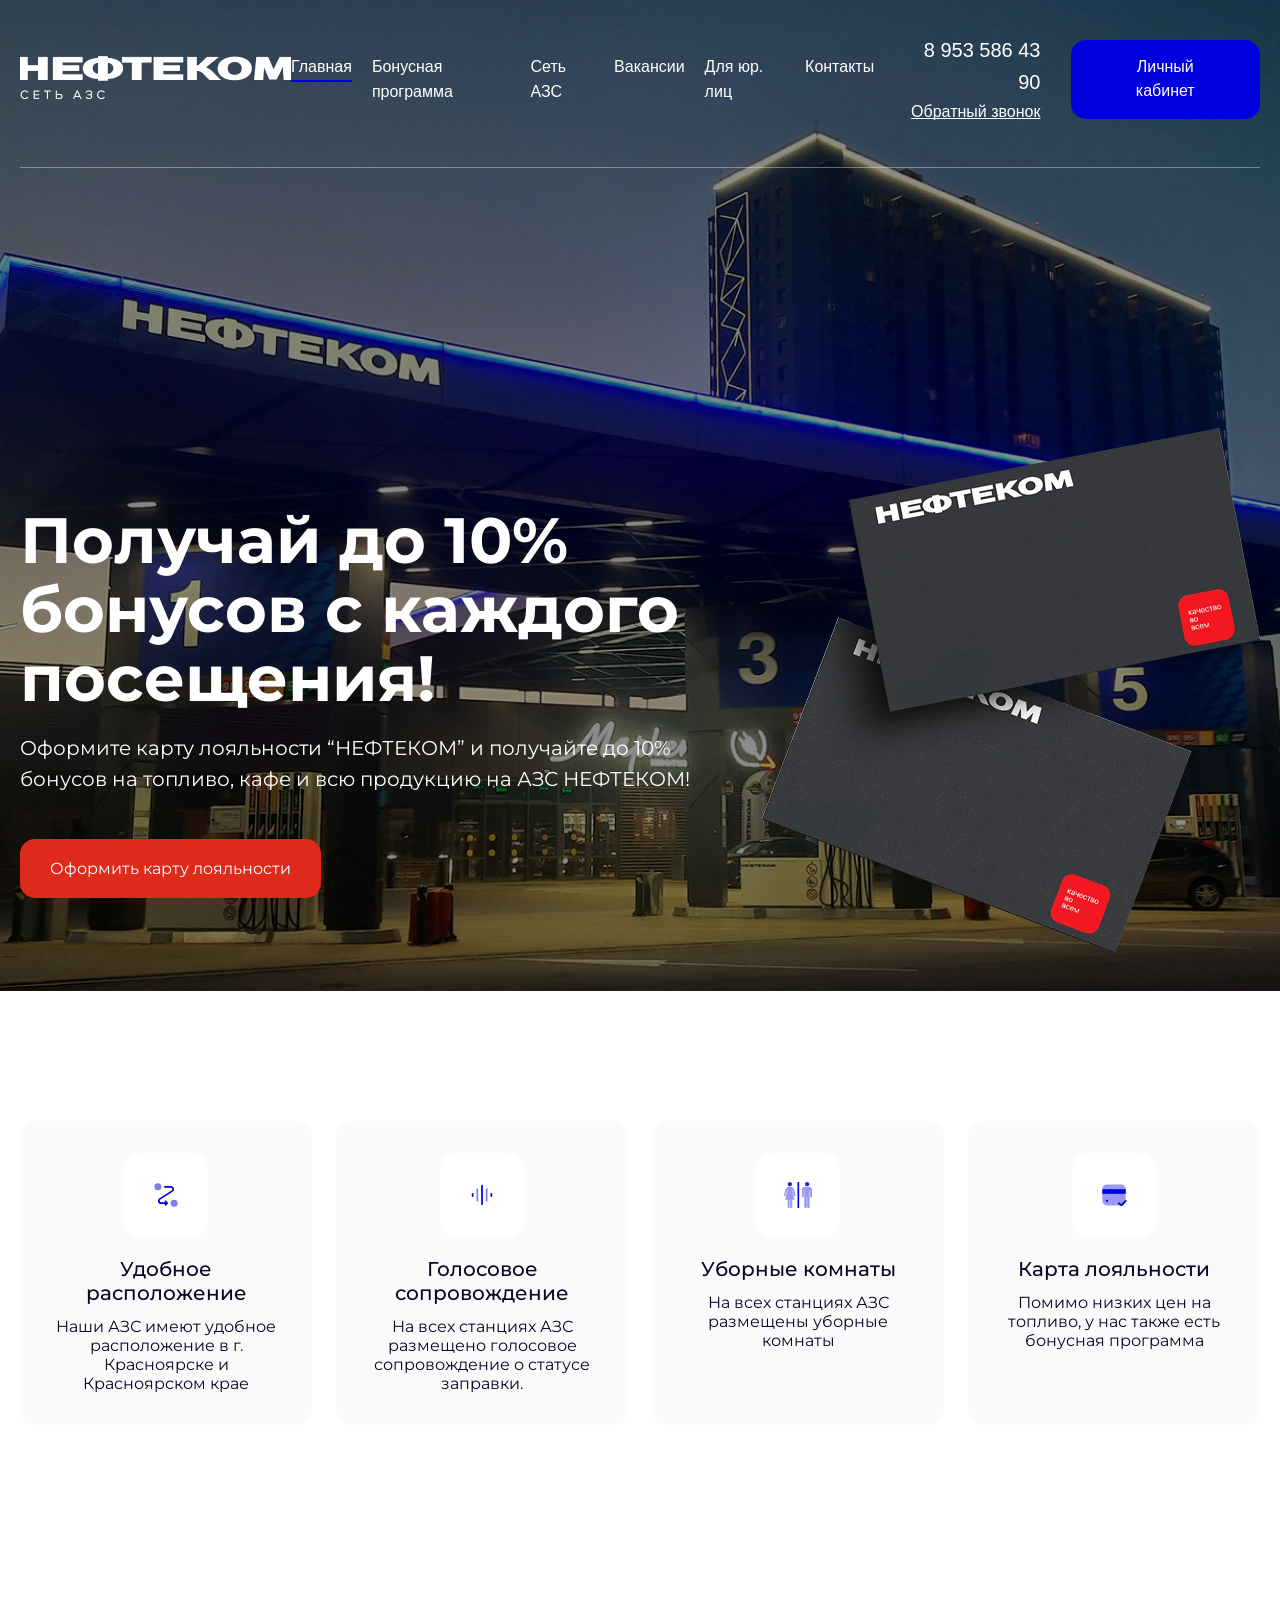
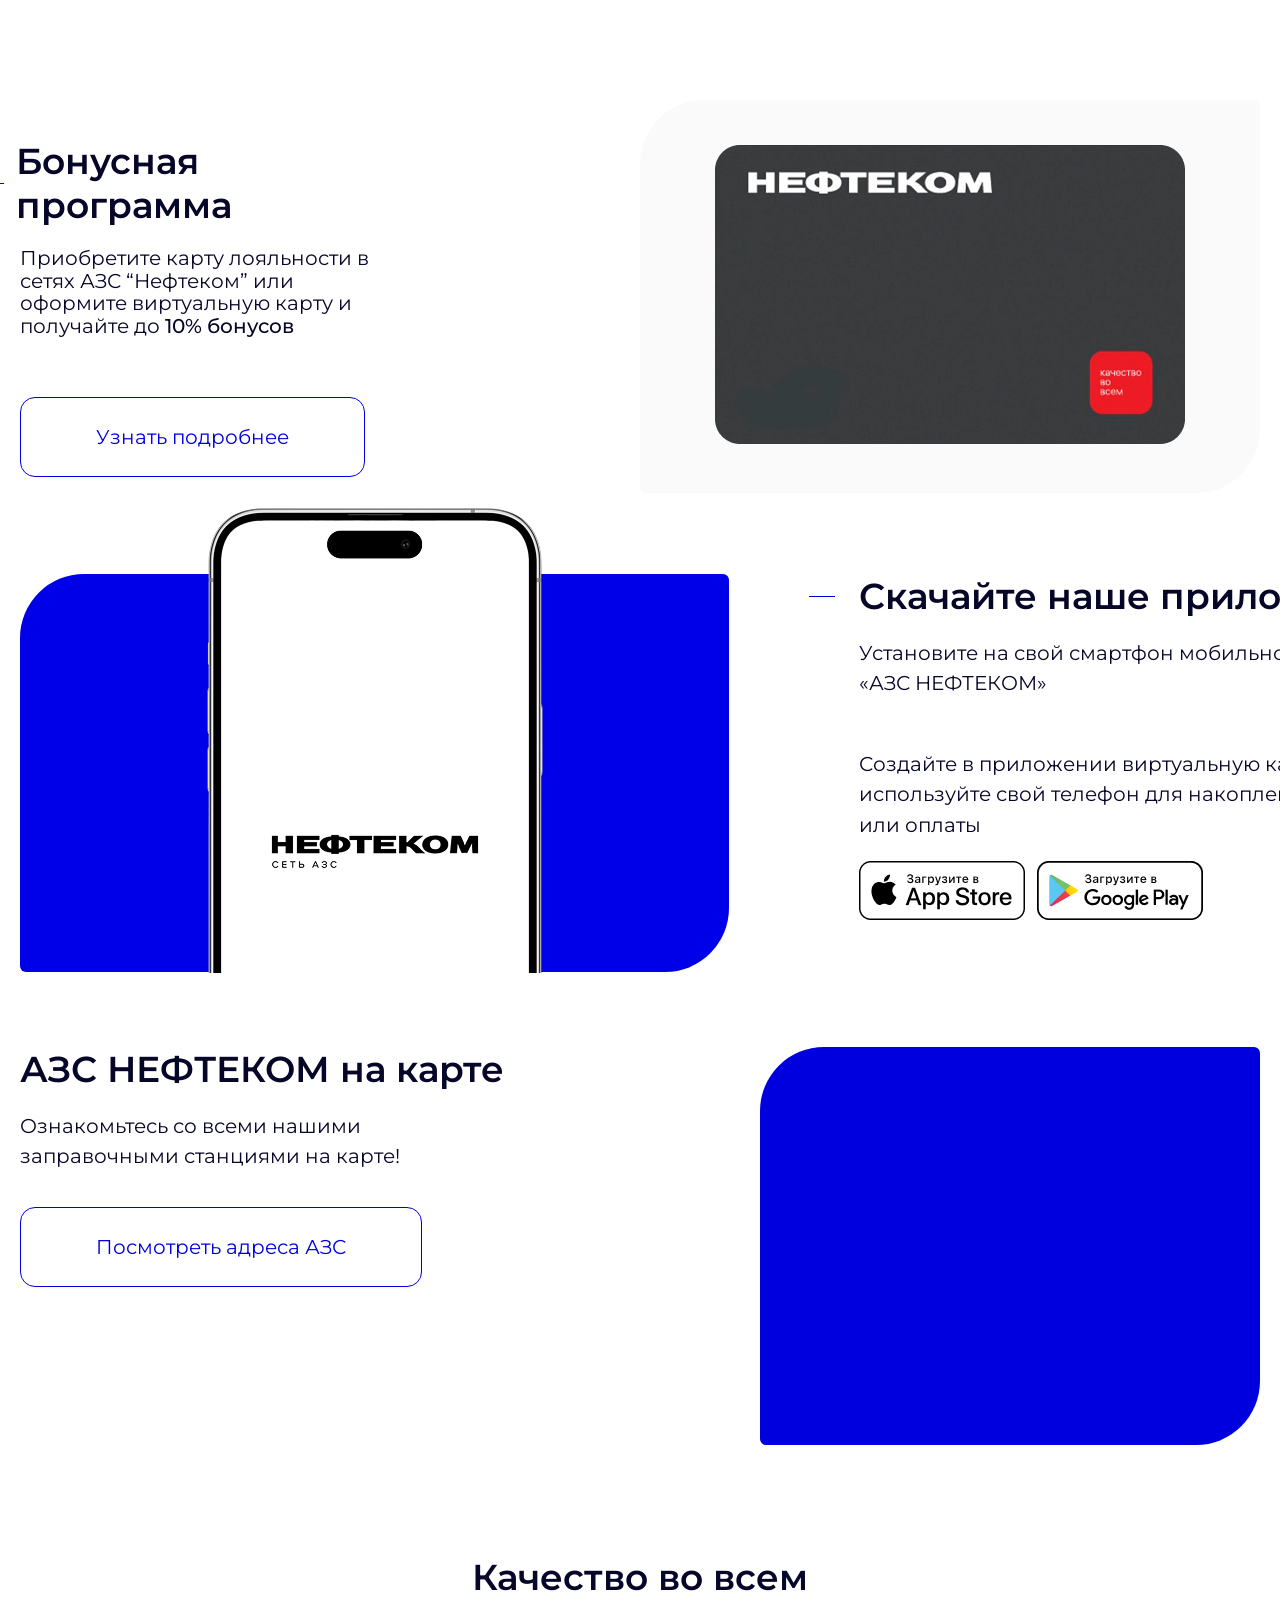
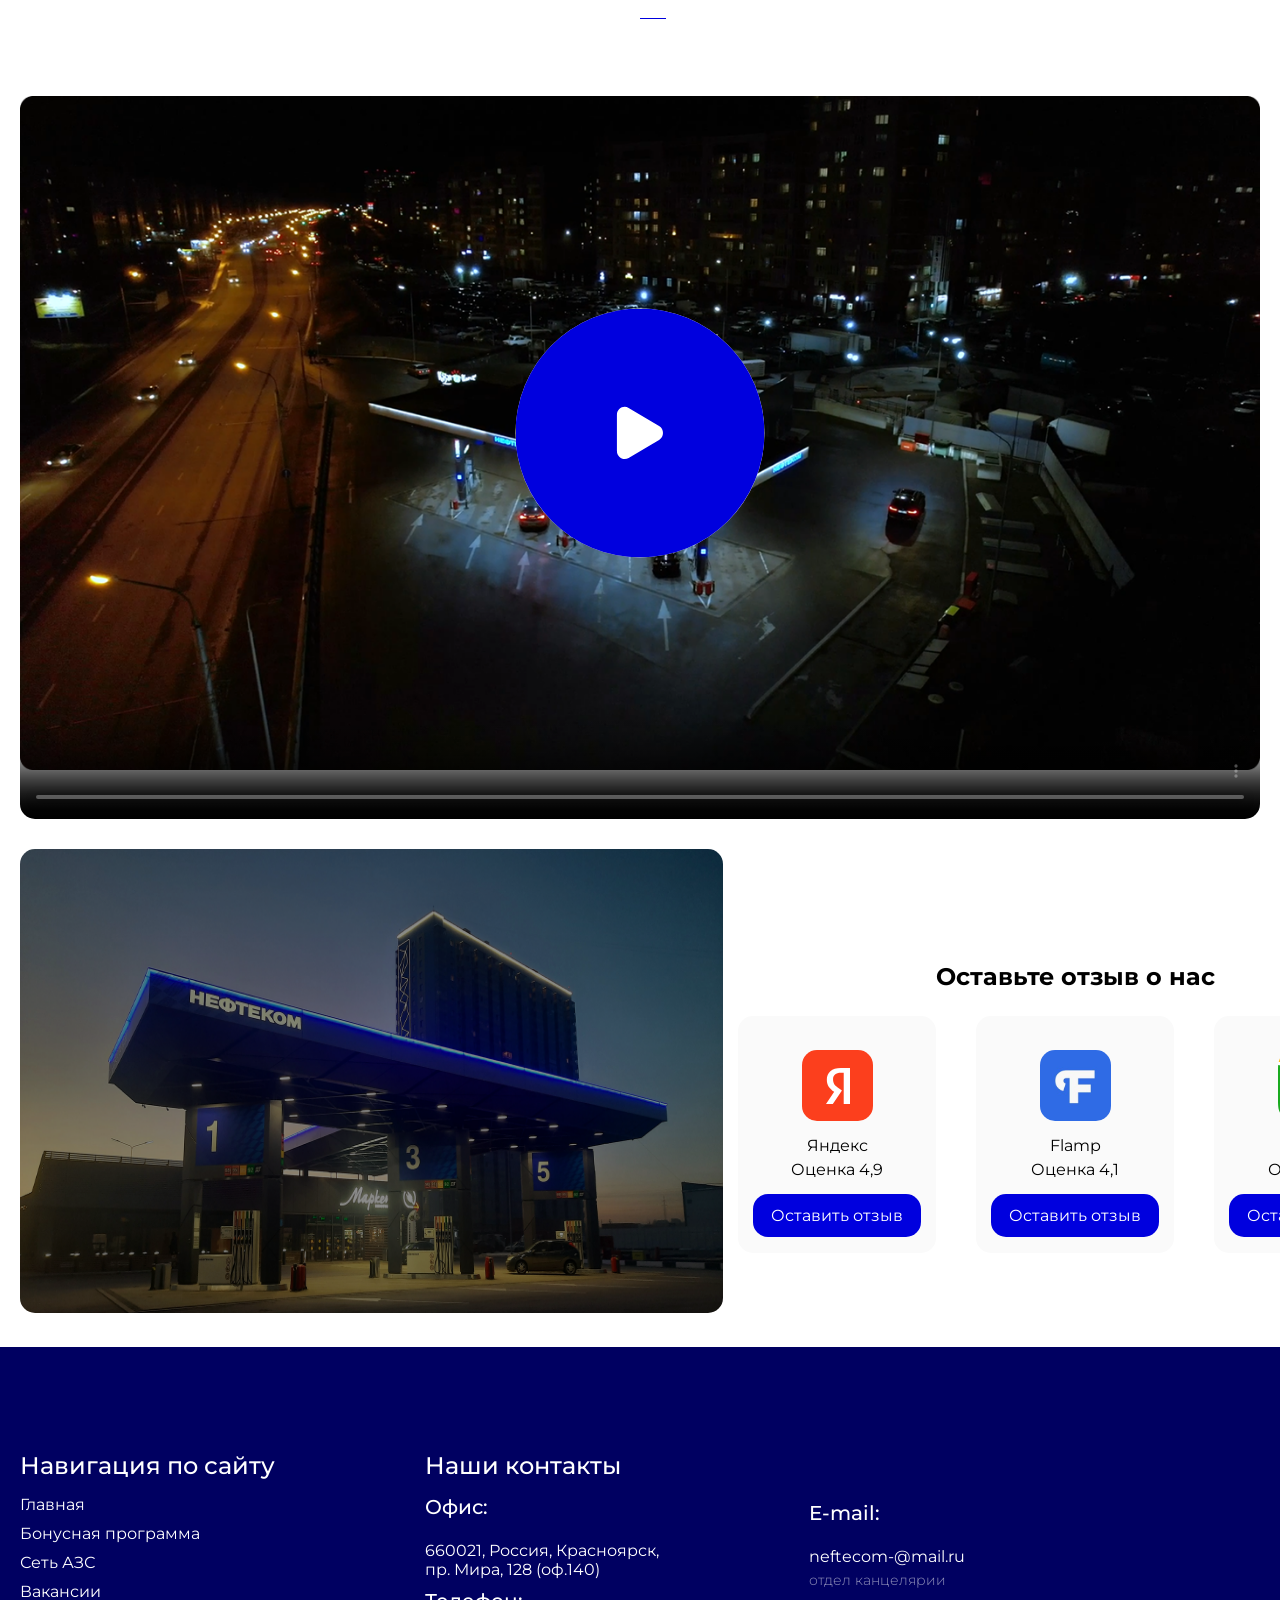
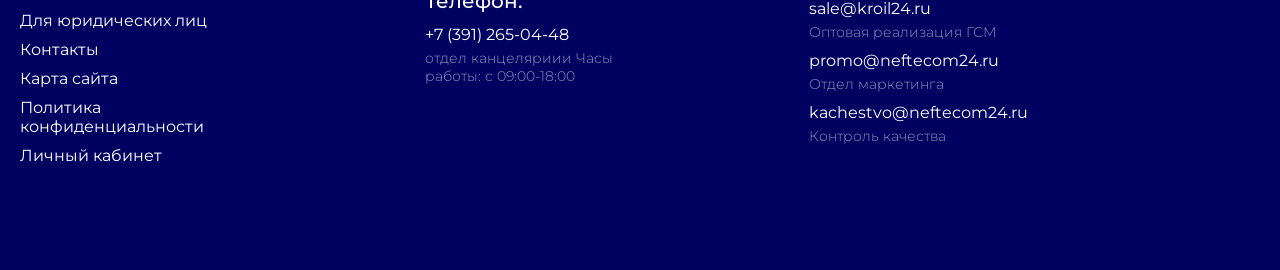
==== index.html @ 0aa40d26 "rename" ====
<!doctype html>
<html lang="ru">
  <head>
    <meta charset="UTF-8" />
    <meta name="viewport" content="width=device-width, initial-scale=1.0" />
    <title>Сеть АЗС НЕФТЕКОМ</title>
    <link rel="stylesheet" href="style.css" />
    <script src="https://api-maps.yandex.ru/2.1/?apikey=ВАШ_КЛЮЧ&lang=ru_RU"></script>
     <script src="map.js"></script>
  </head>
  <body>
    <header>
      <div class="container">
        <div class="header__content">
          <a class="logo" href="#"
            ><img src="images/logo.png" alt="Logo" class="header__logo"
          /></a>

          <div class="header__right">
            <nav class="header__nav">
              <ul class="header__nav-links">
                <li><a href="#" class="header__link active">Главная</a></li>
                <li><a href="#" class="header__link">Бонусная программа</a></li>
                <li><a href="#" class="header__link">Сеть АЗС</a></li>
                <li><a href="#" class="header__link">Вакансии</a></li>
                <li><a href="#" class="header__link">Для юр. лиц</a></li>
                <li><a href="#" class="header__link">Контакты</a></li>
              </ul>
            </nav>

            <div class="call">
              <a class="number" href="tel:+89535864390">8 953 586 43 90</a>
              <a href="#" class="form__call">Обратный звонок</a>
            </div>

            <button class="header__btn">Личный кабинет</button>
          </div>
        </div>

        <div class="hero__section">
          <div class="hero__wrapper">
            <div class="hero__content">
              <div class="hero__text">
                <h2 class="hero__title">
                  Получай до 10% бонусов с каждого посещения!
                </h2>
                <p class="hero__desc">
                  Оформите карту лояльности “НЕФТЕКОМ” и получайте до 10%
                  бонусов на топливо, кафе и всю продукцию на АЗС НЕФТЕКОМ!
                </p>

                <div class="hero__btn">
                  <a href="#" class="hero__button">Оформить карту лояльности</a>
                </div>
              </div>

              <div class="hero__image">
                <img src="images/card.png" alt="" class="hero__img" />
              </div>
            </div>
          </div>
        </div>
      </div>
    </header>

    <main>
      <section class="info__section">
        <div class="container">
          <div class="card__wrapper">
            <div class="card__content">
              <div class="icon">
                <img src="images/first-frame.svg" alt="" />
              </div>
              <p class="card__title">Удобное расположение</p>
              <p class="card__desc">
                Наши АЗС имеют удобное расположение в г. Красноярске и
                Красноярском крае
              </p>
            </div>

            <div class="card__content">
              <div class="icon">
                <img src="images/second-frame.svg" alt="" />
              </div>
              <p class="card__title">Голосовое сопровождение</p>
              <p class="card__desc">
                На всех станциях АЗС размещено голосовое сопровождение о статусе
                заправки.
              </p>
            </div>

            <div class="card__content">
              <div class="icon">
                <img src="images/third-frame.svg" alt="" />
              </div>
              <p class="card__title">Уборные комнаты</p>
              <p class="card__desc">
                На всех станциях АЗС размещены уборные комнаты
              </p>
            </div>

            <div class="card__content">
              <div class="icon"><img src="images/four-frame.svg" alt="" /></div>
              <p class="card__title">Карта лояльности</p>
              <p class="card__desc">
                Помимо низких цен на топливо, у нас также есть бонусная
                программа
              </p>
            </div>
          </div>
        </div>
      </section>

      <section class="bonus__section">
        <div class="container">
          <div class="bonus__section-wrapper">
            <div class="bonus__section-content">
              <div class="bonus__section-text">
                <h3 class="bonus__program-title">Бонусная программа</h3>
                <p class="bonus__program-desc">
                  Приобретите карту лояльности в сетях АЗС “Нефтеком” или
                  оформите виртуальную карту и получайте до <span class="bonus-span"> 10% бонусов</span>
                </p>

                <div class="bonus__btn">
                <a href="#" class="bonus__button">Узнать подробнее</a>
            </div>    
            
              </div>
              <div class="img-bg">
              <div class="bonus__image">
                <img src="images/bonus card.png" alt="" class="bonus-img" />
              </div>
            </div>
            </div>
          </div>
        </div>
      </section>

      <section class="app__section">
        <div class="container">
            <div class="app__section-content">
              <div class="app__img-bg">
              <div class="app__section-image">
                <img src="images/tel 1.png" alt="">
              </div>
            </div>
              <div class="app__section-text">
                <div class="app__title">
                <h4 class="app__title-text">Скачайте наше приложение</h4>
              </div>
                <div class="app__description">
                  <p class="app__desc__first">Установите на свой смартфон мобильное приложение<br> «АЗС НЕФТЕКОМ»</p>
                  <p class="app__desc__second">Создайте в приложении виртуальную карту
и используйте свой телефон для накопления баллов или оплаты</p>

                </div>

                <div class="app__download">
                  <a class="app-store" href="https://apps.apple.com/ru/app/servio-pump-mobile/id1458458139" target="_blank" ><img src="images/AppStore 1.png" alt=""></a>
                  <a class="google-play" href="https://play.google.com/store/apps/details?id=ru.serviopump.spmobile&hl=ru&gl=US&pli=1" target="_blank"><img src="images/GooglePlay 1.png" alt=""></a>
                </div>

              </div>
            </div>
        </div>
      </section>

      <section class="map__section">
        <div class="container">
          <div class="map__section-content">
            <div class="map__section-text">
              <h5 class="map__section-title">АЗС НЕФТЕКОМ на карте</h5>
              <p class="map__section-desc">Ознакомьтесь со всеми нашими заправочными станциями на карте!</p>
              <div class="map__btn">
                <a href="#" class="map__button">Посмотреть адреса АЗС</a>
            </div>
            </div>

              

            <div id="map-test" class="map">
                
            </div>
            
          </div>
        </div>
      </section>
      
      <section class="quality__section">
          <div class="container">
            <div class="quality__content">
              <p class="quality__title">Качество во всем</p>

              <div class="video__wrapper" id="player">

              <video id="video" width="1420" height="771" src="images/video1.mp4" controls poster="images/Rectangle 355.png"></video>
              <button class="play__btn" id="playBtn"><img src="images/Group 1000004432.svg" alt=""></button>
            </div>
            </div>
          </div>
      </section>

      <section class="rate__Section">
        <div class="container">
          <div class="list">
          <div class="image">
            <img class="image-rate" src="images/bg.png" alt="">
          </div>

          
          <div class="xd">
          <div class="text__rate">
            <h2 class="rate__title">Оставьте отзыв о нас</h2>
          </div>

          <div class="row">
            <div class="column">
              <div class="item">
                <img class="item__img" src="images/yandex.svg" alt="яндекс">
                <p class="name">Яндекс</p>
                <p class="rate">Оценка 4,9</p>
                <a href="https://yandex.ru/maps/62/krasnoyarsk/chain/neftecom/56397492317/filter/chain_id/56397492317/?ll=92.969369%2C56.039062&sctx=ZAAAAAgBEAAaKAoSCdRgGoaPOldAEYFc4sgDB0xAEhIJzAna5PBJwz8R2UC62LRSqD8iBgABAgMEBSgKOABAq80GSAFiEmxldG9fdl9nb3JvZGU9dHJ1ZWoCcnWdAc3MTD2gAQCoAQC9AawtWe%2FCARaAweDJwgSku%2BDKBNmI1tI0j4XDiqQD6gEA8gEA%[base64]&sll=92.969369%2C56.039062&sspn=0.301388%2C0.095051&z=12" class="rate__btn">Оставить отзыв</a>
              </div>

              <div class="item">
                <img class="item__img" src="images/flamp.svg" alt="flamp">
                <p class="name">Flamp</p>
                <p class="rate">Оценка 4,1</p>
                <a href="https://krasnoyarsk.flamp.ru/search/%D0%BD%D0%B5%D1%84%D1%82%D0%B5%D0%BA%D0%BE%D0%BC?topleft=92.7370,56.1796&bottomright=93.2307,55.8445" class="rate__btn">Оставить отзыв</a>
              </div>


              <div class="item">
                <img class="item__img" src="images/2gis.svg" alt="flamp">
                <p class="name">2Gis</p>
                <p class="rate">Оценка 4,2</p>
                <a href="https://2gis.ru/krasnoyarsk/branches/985700389617992" class="rate__btn">Оставить отзыв</a>
              </div>

            </div>
          </div>
        </div>
        </div>
</div>
        </div>
      </section>


    </main>

    <footer>
      <div class="container">
        <div class="footer__content">
          <nav class="footer__nav">
            <div class="site__nav">
              <p class="site__title">Навигация по сайту</p>
              <ul class="footer__ul">
                <div class="content">
              <li><a href="#" class="footer__links">Главная</a></li>
              <li><a href="#" class="footer__links">Бонусная программа</a></li>
              <li><a href="#" class="footer__links">Сеть АЗС</a></li>
              <li><a href="#" class="footer__links">Вакансии</a></li>
              <li><a href="#" class="footer__links">Для юридических лиц</a></li>
              <li><a href="#" class="footer__links">Контакты</a></li>
              <li><a href="#" class="footer__links">Карта сайта</a></li>
              <li><a href="#" class="footer__links">Политика конфиденциальности</a></li>
              <li><a href="#" class="footer__links">Личный кабинет</a></li>
            </div>
            </ul>
            </div>

            <div class="site__nav--second">
              <p class="site__title">Наши контакты</p>
              <ul class="footer__ul">
                <div class="content">
                <p class="office">Офис:</p>
                <p class="adress">660021, Россия, Красноярск,<br> 
пр. Мира, 128 (оф.140)</p>
                  <div class="tel">
                  <p class="telephone">Телефон:</p>
                  <a href="tel:+78912650448" class="telephone__number">+7 (391) 265-04-48</a>
                  <p class="tel__desc">отдел канцеляриии
Часы работы: с 09:00-18:00</p>
                </div>
              </div>
              </ul>
            </div>

            <div class="site__nav--third">
              <ul class="footer__ul">
                
                <div class="content">
                  <p class="email-text">E-mail:</p>
                <div class="mail">
                <a href="mailto:neftecom-@mail.ru" class="email">neftecom-@mail.ru</a>
                <p class="email__desc">отдел канцелярии</p>
              </div>

              <div class="mail">
                <a href="mailto:sale@kroil24.ru" class="email">sale@kroil24.ru</a>
                <p class="email__desc">Оптовая реализация ГСМ</p>
              </div>

              <div class="mail">
                <a href="mailto:promo@neftecom24.ru" class="email">promo@neftecom24.ru</a>
                <p class="email__desc">Отдел маркетинга</p>
              </div>

              <div class="mail">
                <a href="mailto:kachestvo@neftecom24.ru" class="email">kachestvo@neftecom24.ru</a>
                <p class="email__desc">Контроль качества</p>
              </div>
            </div>
              </ul>
            </div>

          </nav>

            <div id="map-test-2" class="map2">
                
            </div>

        </div>
      </div>
    </footer>

    <script src="script.js"></script>
    
   
  </body>
</html>
---- style.css ----
@import url("https://fonts.googleapis.com/css2?family=Montserrat:wght@100..900&display=swap");

:root {
  --blue: #0000de;
  --light-gray: #fafafa;
  --main-font: "Montserrat", sans-serif;
  --second-font: "Manrope", sans-serif;
}

* {
  box-sizing: border-box;
  margin: 0;
  padding: 0;
}

li {
  text-decoration: none;
}

ul {
  list-style: none;
}

a {
  text-decoration: none;
}

.container {
  max-width: 1400px;
  margin: 0 auto;
  padding: 0 20px;
}

header {
  padding: 34px 0;
  min-height: 950px;
  background: url("images/bg.png") center/cover no-repeat;
  position: relative;
  font-family: "Manrope", sans-serif;
  margin-bottom: 70px;
}

.header__content {
  display: flex;
  justify-content: space-between;
  align-items: center;
  position: relative;
  z-index: 1;
  padding-bottom: 42px;
  border-bottom: 1px solid rgba(255, 255, 255, 0.36);
}

.header__right {
  display: flex;
  align-items: center;
  gap: 30px;
}
.header__nav-links {
  display: flex;
  gap: 20px;
}

.header__link {
  font-weight: 400;
  font-size: 16px;
  line-height: 160%;
  color: #fff;
  text-decoration: none;
  transition: 0.2s;
  padding: 0 0 5px 0;
}

.header__link.active {
  border-bottom: 2px solid #0000de;
}

.header__link:hover:not(.active) {
  border-bottom: 1px solid var(--blue);
}

.call {
  display: flex;
  flex-direction: column;
  gap: 1px;
}

.number {
  font-weight: 400;
  font-size: 20px;
  line-height: 160%;
  color: #fff;
  text-decoration: none;
  text-align: end;
}

.form__call {
  font-weight: 400;
  font-size: 16px;
  line-height: 160%;
  text-decoration: underline;
  text-decoration-skip-ink: none;
  color: #fff;
  text-align: end;
}

.header__btn {
  padding: 15px 38px;
  border-radius: 15px;
  background: var(--blue);
  color: white;
  border: none;
  cursor: pointer;
  font-size: 14px;
  font-weight: 400;
  font-size: 16px;
  line-height: 153%;
}

.hero__section {
  margin-top: 260px;
  font-family: "Montserrat", sans-serif;
}

.hero__wrapper {
  position: relative;
  display: flex;
  align-items: center;
}

.hero__content {
  display: flex;
}

.hero__text {
  display: flex;
  flex-direction: column;
  justify-content: center;
  gap: 20px;
}

.hero__title {
  font-weight: 700;
  font-size: 64px;
  line-height: 108%;
  color: #fff;
}

.hero__desc {
  font-weight: 400;
  font-size: 20px;
  line-height: 153%;
  color: #fff;
  margin-bottom: 45px;
}

.hero__button {
  background: #dd2a1b;
  padding: 20px 30px;
  border-radius: 15px;
  cursor: pointer;
  color: white;
}

.info__section {
  padding: 60px 0;
  font-family: "Montserrat", sans-serif;
  margin-bottom: 215px;
}

.card__wrapper {
  display: grid;
  grid-template-columns: repeat(4, 1fr);
  gap: 24px;
  opacity: 0;
  transform: translateY(100px);
  transition: all 1s ease-out;
}

.card__wrapper.show {
  opacity: 1;
  transform: translateY(0);
}

.card__content {
  background: var(--light-gray);
  text-align: center;
  justify-content: center;
  padding: 32px 24px;
  border-radius: 15px;
}

.icon {
  width: 84px;
  height: 84px;
  margin: 0 auto 20px;
  background: #ffffff;
  border-radius: 16px;
  display: flex;
  align-items: center;
  justify-content: center;
}

.icon img {
  width: 28px;
  height: 28px;
}

.card__title {
  font-weight: 500;
  font-size: 20px;
  text-align: center;
  color: #060628;
  margin-bottom: 12px;
}

.card__desc {
  font-weight: 400;
  font-size: 16px;
  text-align: center;
  color: #060628;
}

.bonus__section {
  margin-bottom: 81px;
}

.bonus__section-content {
  display: flex;
  gap: 246px;
  align-items: center;
}

.bonus__section-text {
  display: flex;
  flex-direction: column;
  gap: 20px;
}

.bonus__program-title {
  display: flex;
  gap: 12px;
  align-items: center;
  font-family: var(--main-font);
  font-weight: 600;
  font-size: 36px;
  color: #060628;
}

.bonus__program-title::before {
  content: "";
  width: 26px;
  height: 1px;
  background-color: var(--blue);
  margin-left: -40px;
}

.bonus__program-desc {
  font-family: var(--main-font);
  font-weight: 400;
  font-size: 20px;
  line-height: 113%;
  color: #060628;
}

.bonus__btn {
  margin-top: 65px;
}

.bonus__button {
  font-family: var(--main-font);
  border: 1px solid var(--blue);
  color: var(--blue);
  font-weight: 400;
  font-size: 20px;
  line-height: 153%;
  padding: 27px 75px;
  border-radius: 15px;
  transition: 0.2s;
  &:hover {
    background-color: #0000de;
    color: white;
  }
}

.bonus-img {
  max-width: 702px;
  max-height: 398px;
  background: #fafafa;
}

.bonus-span {
  font-weight: 500;
}

.img-bg {
  padding: 45px 75px;
  background: #fafafa;
  border-radius: 64px 6px;
}

.app__section {
  margin-bottom: 75px;
}

.app__section-content {
  display: flex;
  gap: 130px;
}


.app__section-image {
    width: 709px;
    height: 398px;
    background: #0000E8;
    border-radius: 64px 6px;
    display: flex;
    align-items: center;
    justify-content: center;
    padding-bottom: 65px;
}

.app__section-text {
  font-family: var(--main-font);
}

.app__title-text {
  position: relative;
  font-weight: 600;
  font-size: 36px;
  color: #060628;
  margin-bottom: 20px;
}

.app__title-text::before {
  position: absolute;
  content: "";
  left: -50px;
  top: 22px;
  width: 26px;
  height: 1px;
  background-color: var(--blue);
}

.app__description {
  display: flex;
  flex-direction: column;
  gap: 50px;
}

.app__desc__first {
  font-family: var(--font-family);
font-weight: 400;
font-size: 20px;
line-height: 153%;
color: #060628;
white-space: nowrap;
}

.app__desc__second {
  font-family: var(--font-family);
font-weight: 400;
font-size: 20px;
line-height: 153%;
color: #060628;
}

.app__download {
  margin-top: 20px;
  display: flex;
  gap: 12px;
}






.map__section {
  margin-bottom: 110px;
}

.container {

}

.map__section-content {
  display: flex;
  justify-content: space-between;
  
}

.map__section-text {
  margin-right: 130px;
  display: flex;
  flex-direction: column;
  gap: 20px;
}

.map__section-title {
  position: relative;
  font-family: var(--main-font);
  font-weight: 600;
font-size: 36px;
color: #060628;
}

.map__section-title::before {
  position: absolute;
  content: "";
  left: -50px;
  top: 22px;
  width: 26px;
  height: 1px;
  background-color: var(--blue);
}

.map__section-desc {
  font-family: var(--main-font);
  font-weight: 400;
font-size: 20px;
line-height: 153%;
color: #060628;
margin-right: 130px;
}

.map__button {
  font-family: var(--main-font);
  border: 1px solid var(--blue);
  color: var(--blue);
  font-weight: 400;
  font-size: 20px;
  line-height: 153%;
  padding: 27px 75px;
  border-radius: 15px;
  transition: 0.2s;
  &:hover {
    background-color: #0000de;
    color: white;
  }
}

.map__btn {
    margin-top: 40px;
}

.map {
    width:  702px;
    height: 398px;
    overflow: hidden;
    border-radius: 64px 6px;
    background-color: #0000de;
}


[class*="ground-pane"] {
  filter: grayscale(1);
}



.quality__section {
  margin-bottom: 30px;
}

.quality__content {
  display: flex;
  flex-direction: column;
  gap: 49px;
}

.quality__title {
  position: relative;
  font-family: var(--main-font);
  text-align: center;
  font-weight: 600;
  font-size: 36px;
  color: #060628;
}

.quality__title::after {
  content: "";
  position: absolute;
  bottom: -20px;
  left: 50%;
  width: 26px;
  height: 1px;
  border-bottom: 1px solid #0000de;
}


.video__wrapper {
  width: 100%;
  position: relative;
  width: fit-content;
}

.video__wrapper video {
  width: 100%;
  display: block;
  border-radius: 15px;
}

.play__btn {
  position: absolute;
  top: 50%;
  left: 50%;
  transform: translate(-50%, -50%);
  border: none;
  border-radius: 50%;
  display: flex;
  align-items: center;
  justify-content: center;
  cursor: pointer;
}

.video__wrapper.playing .play__btn {
  opacity: 0;
  pointer-events: none;
}


.image-rate {
  width: 703px;
  height: 464px;
}

.rate__Section {
  font-family: var(--main-font);
}

.container {

}

.image {
 
}

.text__rate {
  display: flex;
  align-items: center;
  justify-content: center;
  margin-bottom: 25px;
}

.rate__title {
  
  margin-top: 113px;
}

.list {
  display: flex;
}

.row {
  
}

.column {
  display: flex;
  gap: 40px;
}

.list {
  display: flex;
  gap: 15px;
  
}


.item {
    border-radius: 15px;
    display: flex;
    flex-direction: column;
    background: #fafafa;
    padding: 17px 15px 16px 15px;
    align-items: center;
    justify-content: center;
}

.item__img {
  margin-top: 17px;
  width: 71px;
  height: 71px;
  margin-bottom: 15px;
}

.name {
  margin-bottom: 5px;
}

.rate {
  margin-bottom: 15px;
}

.image-rate {
  border-radius: 15px;
}

.rate__btn {
  text-align: center;
  background: #0000de;
  color: white;
  text-wrap: nowrap;
  border: 1px;
  padding: 12px 18px;
  border-radius: 15px;
}

footer {
  margin-top: 30px;
  background-color: #000061;
  padding: 100px 0 100px 0;
}

.footer__content {
  display: flex;
  gap: 40px;
  align-items: center;
  justify-content: space-between;

}

.footer__nav {
  display: flex;
  gap: 150px;
}

.site__nav {
  
}

.site__title {
  font-family: var(--main-font);
    font-weight: 500;
font-size: 24px;
color: #fff;
text-wrap: nowrap;
margin-bottom: 15px;
}

.footer__ul {
  font-family: var(--main-font);
  display: flex;
  flex-direction: column;
  gap: 10px;
  color: white;
}

.footer__links {
  color: white;
}

.site__nav--second {

}

.office {
font-weight: 500;
font-size: 20px;
color: #fff;
}

.adress {
  text-wrap: nowrap;
    font-weight: 400;
font-size: 16px;
color: #fff;
}

.telephone {
  font-weight: 500;
font-size: 20px;
color: #fff;
}

.telephone, .office, .email-text {
  margin-bottom: 12px;
}

.telephone__number {
  font-weight: 400;
font-size: 16px;
color: #fff;
}

.email-text {
  margin-top: 50px;
}

.tel__desc {
  margin-top: 5px;
  font-weight: 300;
font-size: 14px;
color: rgba(255, 255, 255, 0.57);
}

.site__nav--third {

}

.mail-content {
  margin-top: 30px;
}

.mail {
  display: flex;
  flex-direction: column;
  gap: 5px;
  
  
}

.email-text {
    font-weight: 500;
font-size: 20px;
color: #fff;
} 

.email {
  font-weight: 400;
font-size: 16px;
color: #fff;
}

.email__desc {
  font-weight: 300;
font-size: 14px;
color: rgba(255, 255, 255, 0.57);
}

.map2 {
  display: flex;
  align-items: center;
}

#map-test-2 {
    width: 100%;
    height: 323px;
    border-radius: 15px;
    overflow: hidden;
}

.content {
  display: flex;
  flex-direction: column;
  justify-content: center;
  gap: 10px;
}
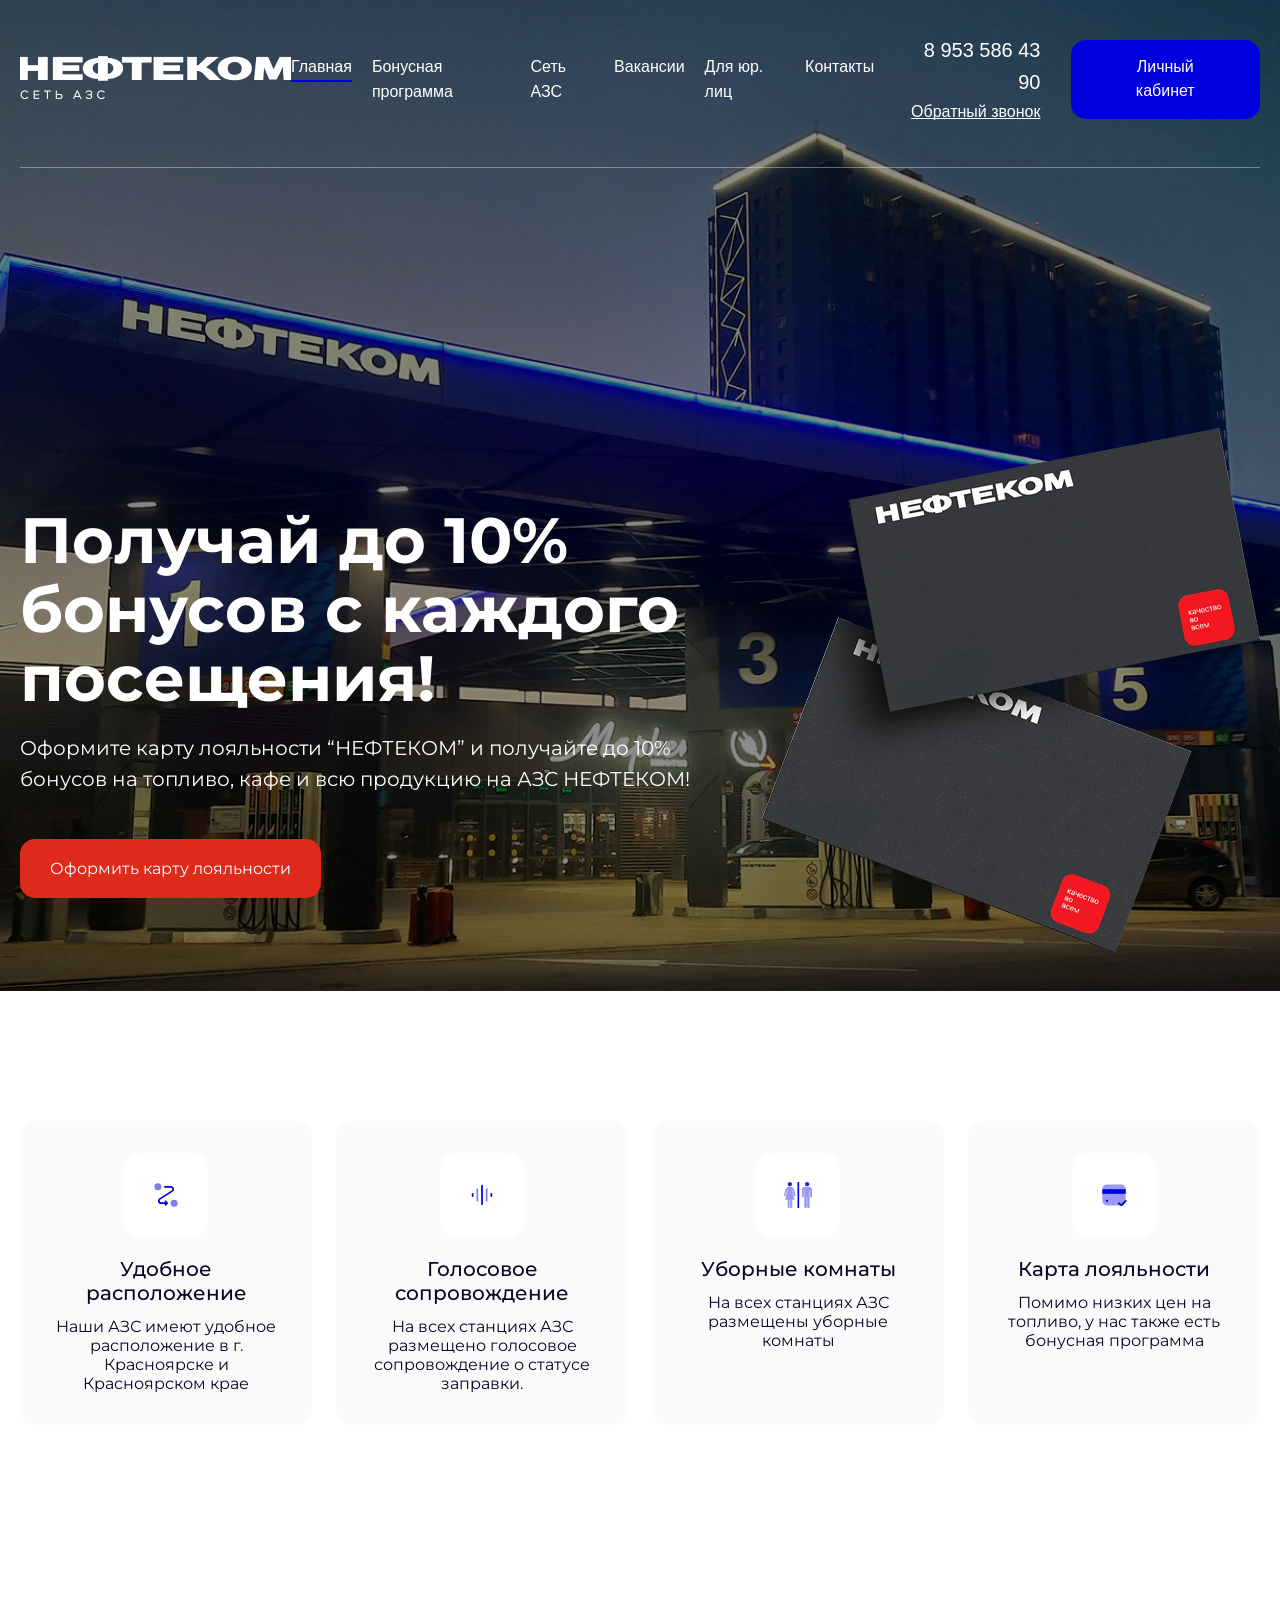
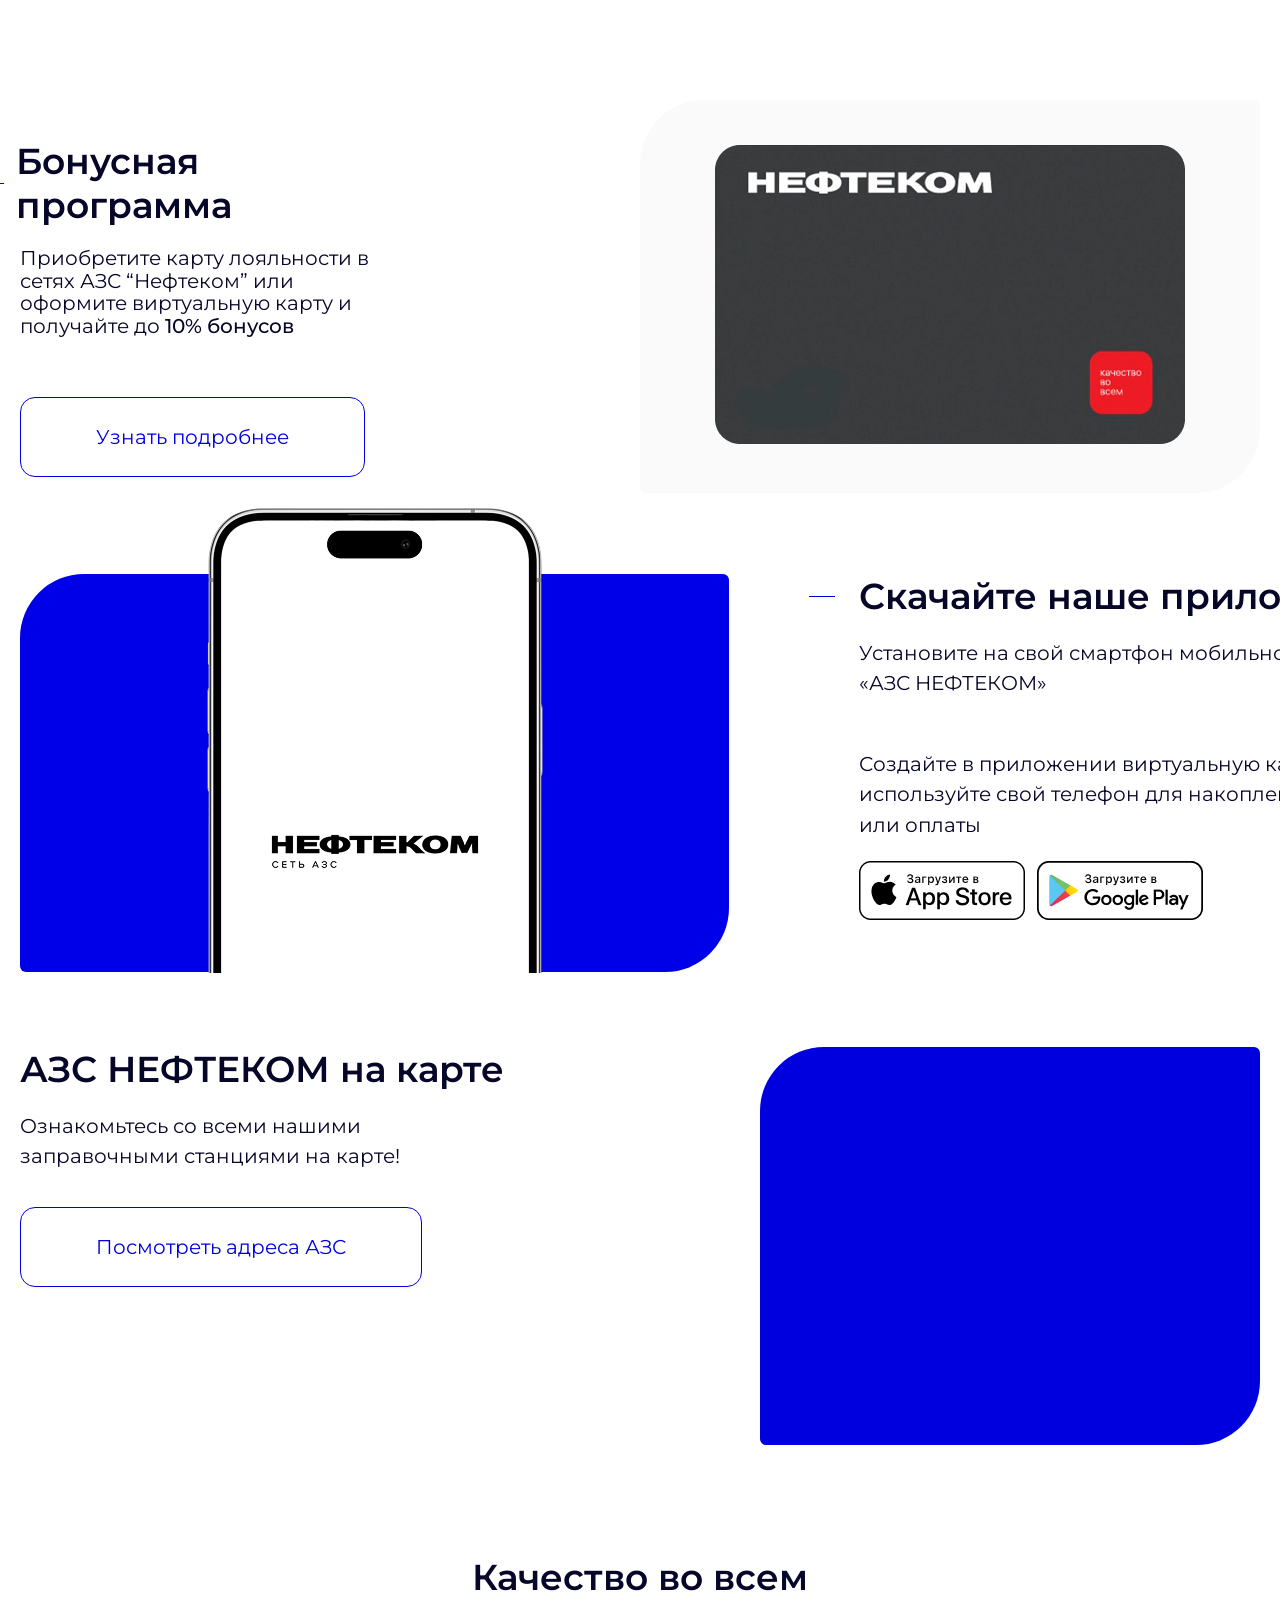
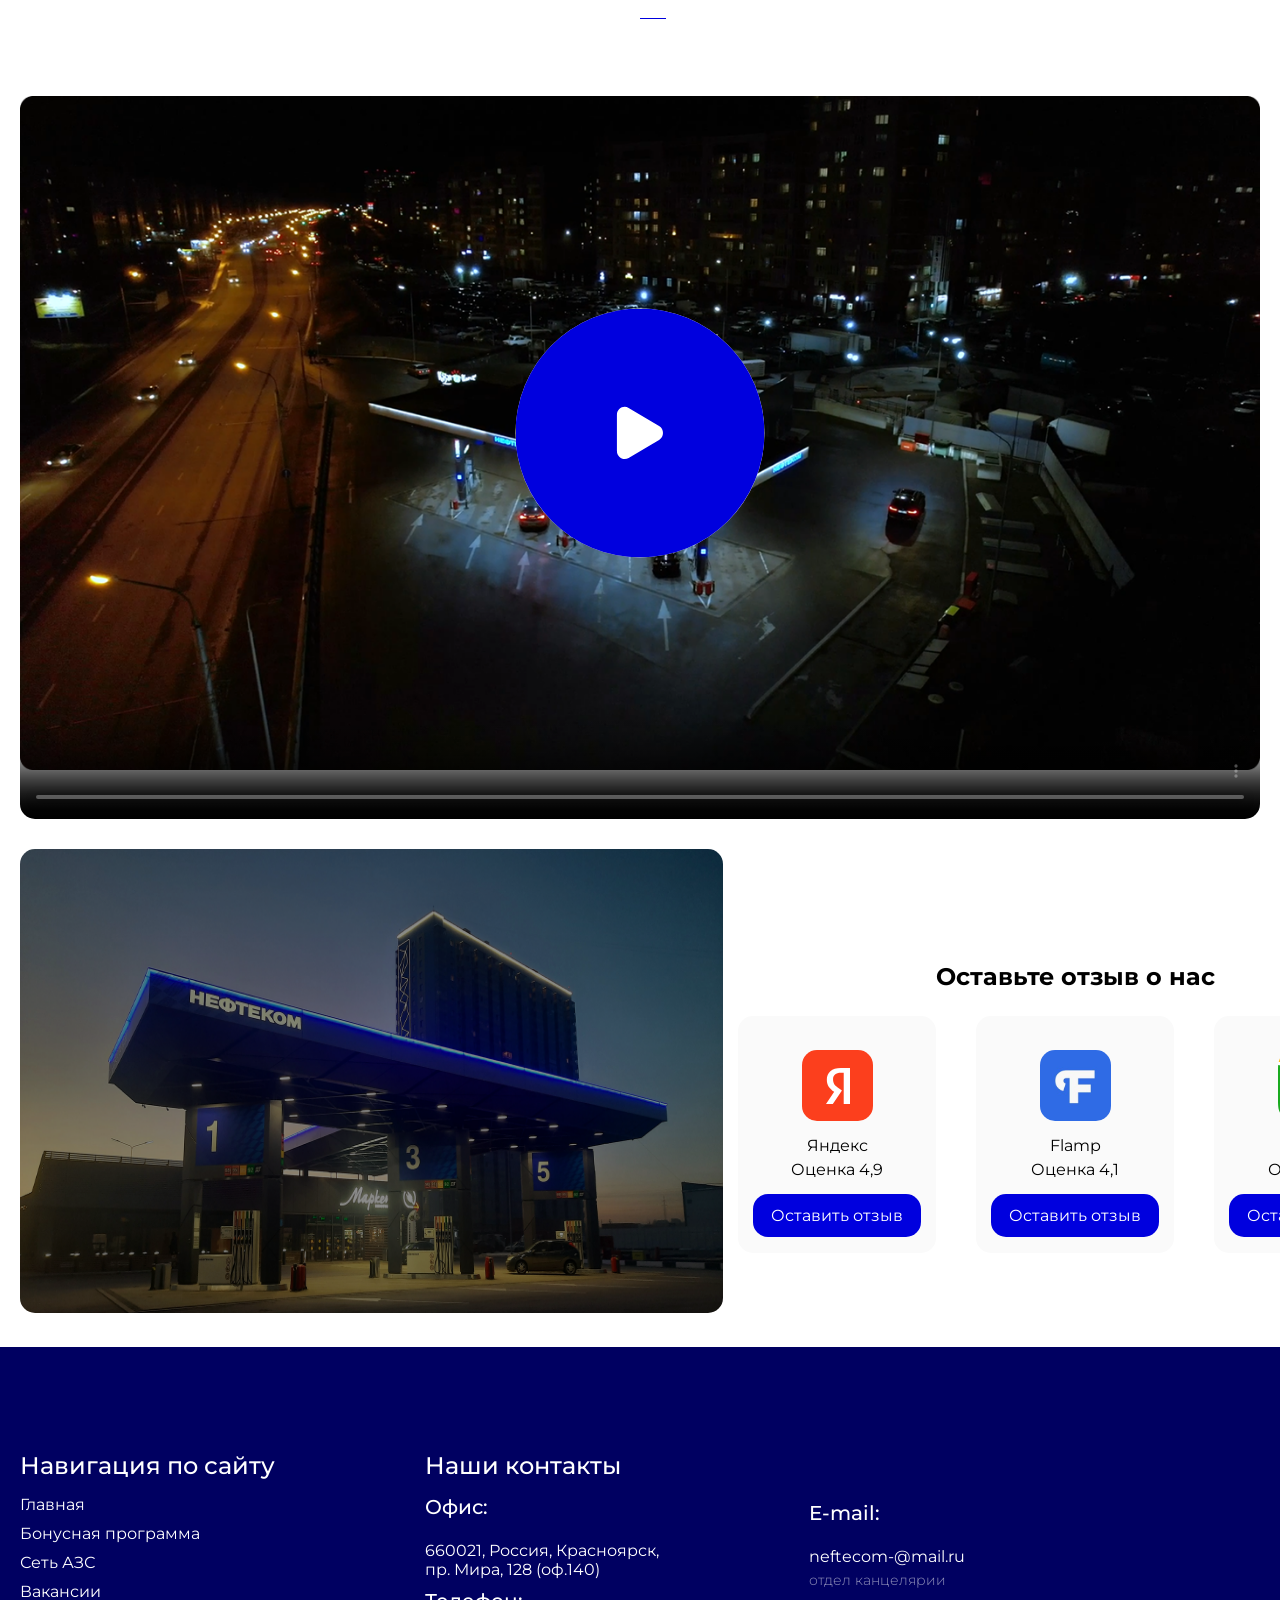
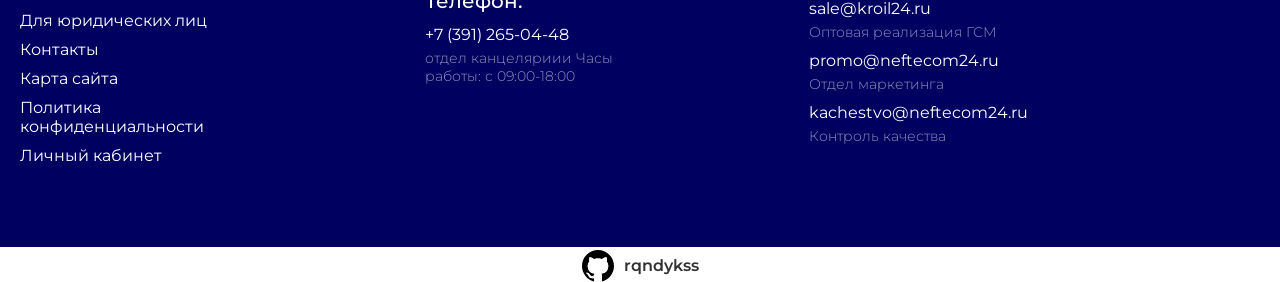
==== commit 077d934c: "new file" ====
--- a/index.html
+++ b/index.html
@@ -321,7 +321,11 @@
                 
             </div>
 
-        </div>
+            
+        </div>
+        <div class="gh-logo">
+              <a class="a-gh" href="https://github.com/rqndykss"><img class="git-logo" src="images/github_logo_icon_229278.svg" alt="">rqndykss</a>
+            </div>
       </div>
     </footer>
 
--- a/style.css
+++ b/style.css
@@ -11,6 +11,13 @@
   box-sizing: border-box;
   margin: 0;
   padding: 0;
+}
+
+body {
+  display: flex;
+  flex-direction: column;
+  min-height: 100vh;
+  margin: 0;
 }
 
 li {
@@ -611,6 +618,7 @@
   margin-top: 30px;
   background-color: #000061;
   padding: 100px 0 100px 0;
+  max-height: 500px;
 }
 
 .footer__content {
@@ -746,4 +754,27 @@
   flex-direction: column;
   justify-content: center;
   gap: 10px;
+}
+
+
+.git-logo {
+  width: 32px;
+  height: 32px;
+}
+
+.a-gh {
+  display: flex;
+  align-items: center;
+  font-weight: 600;
+  gap: 10px;
+  font-family: var(--main-font);
+  color: rgb(48, 48, 48);
+}
+
+.gh-logo {
+  display: flex;
+  text-align: center;
+  justify-content: center;
+  margin-top: 80px;
+  
 }
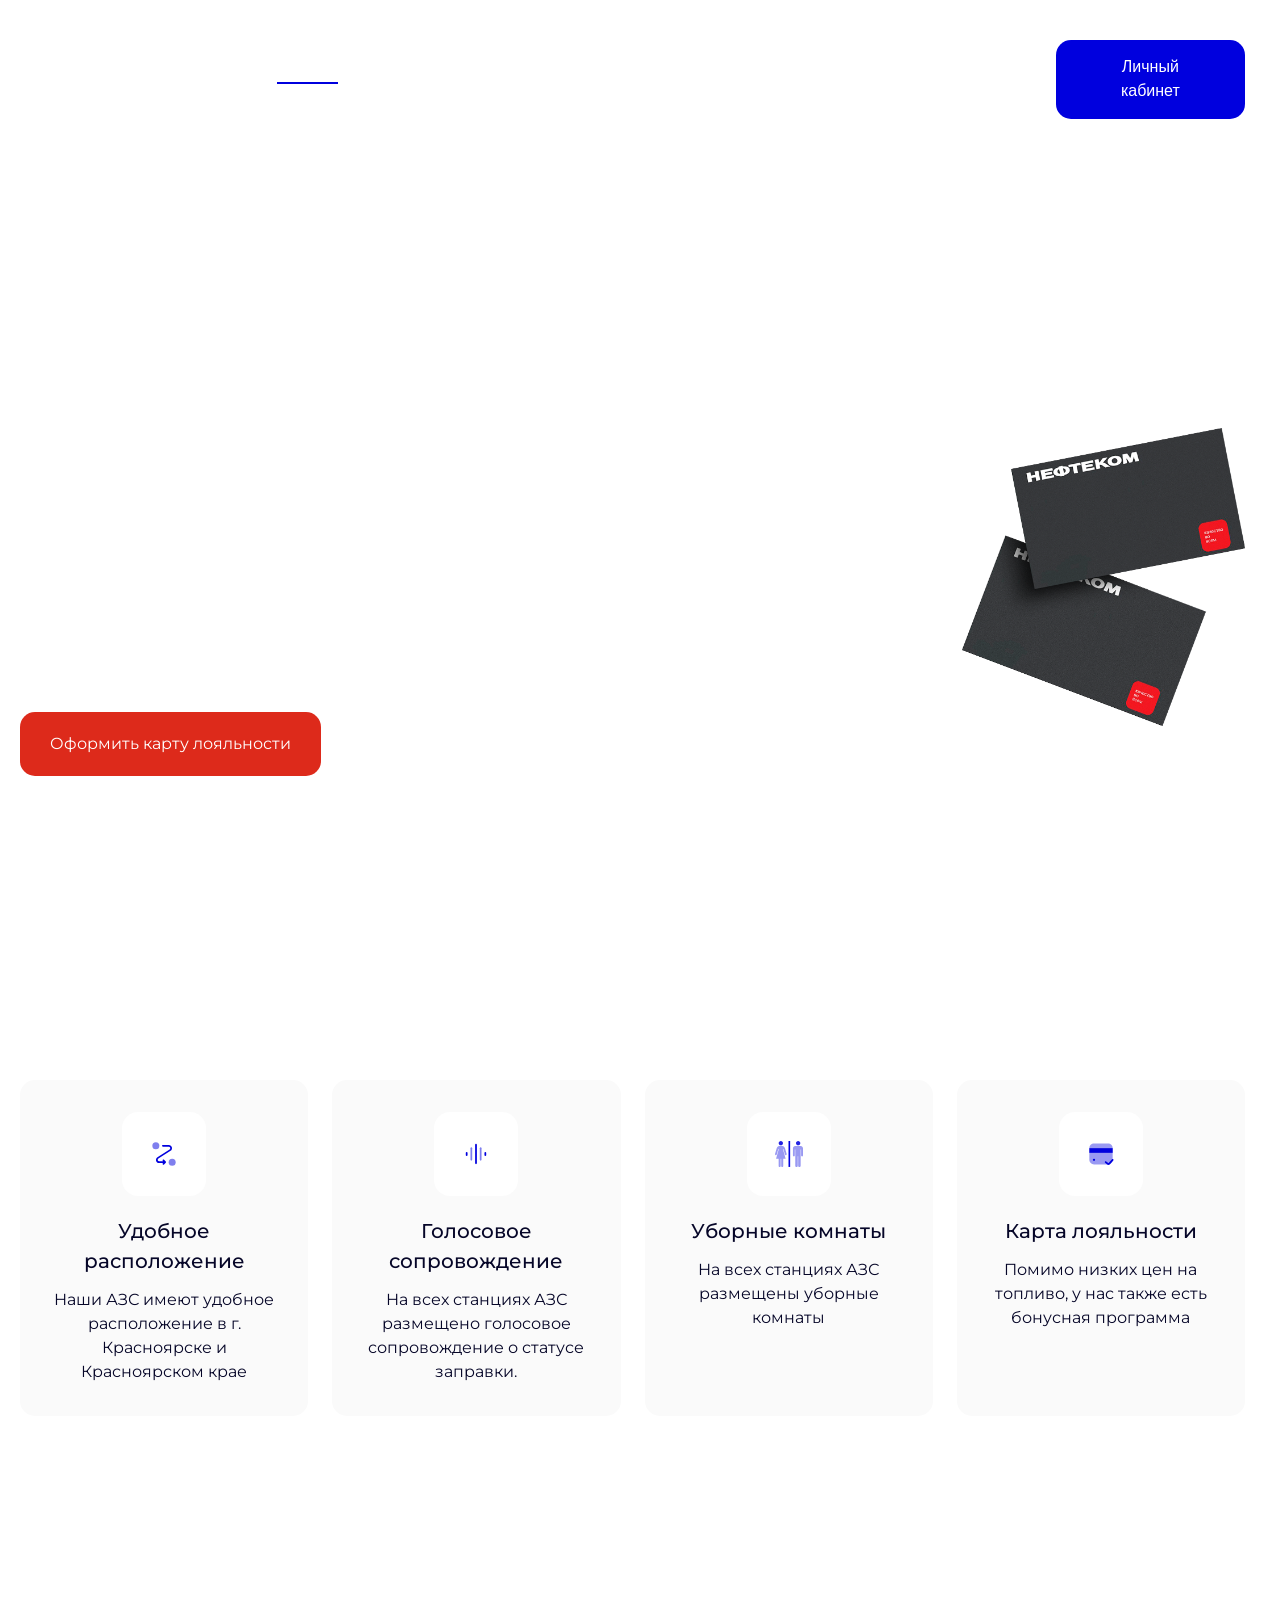
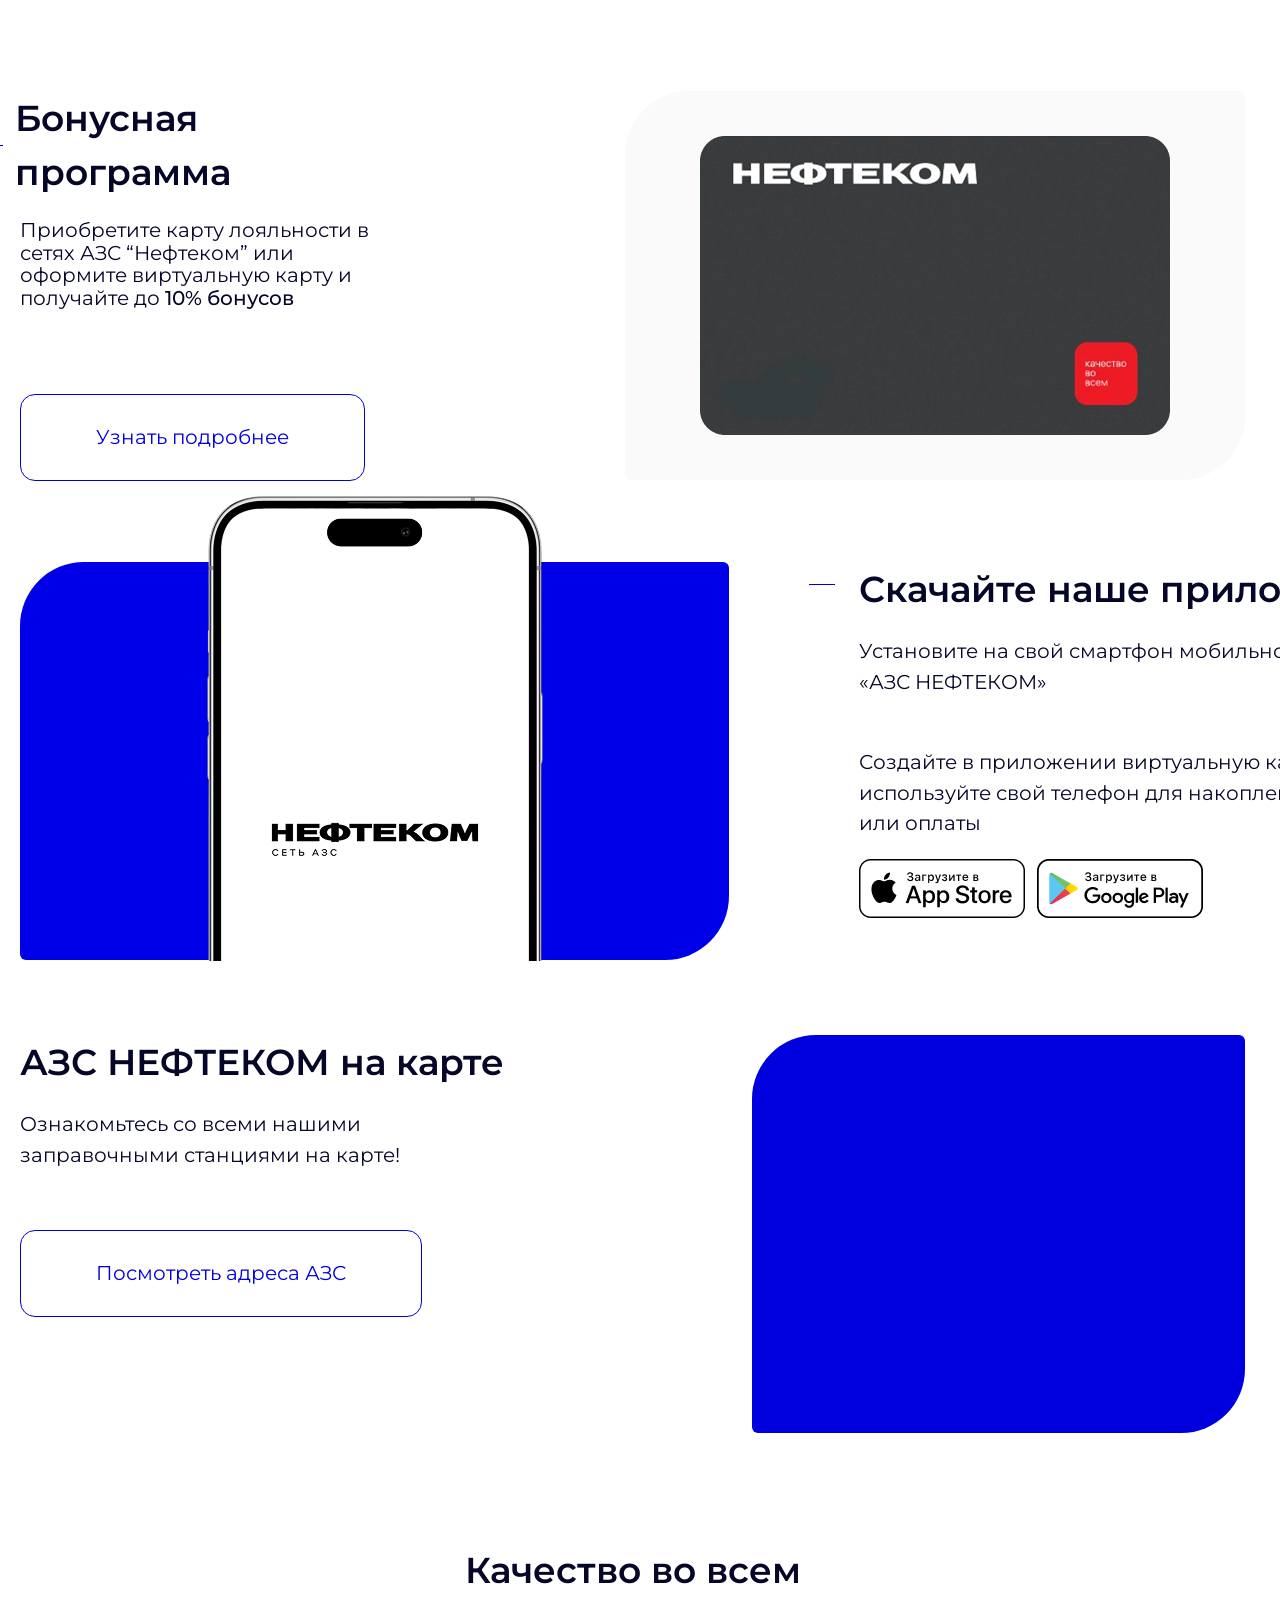
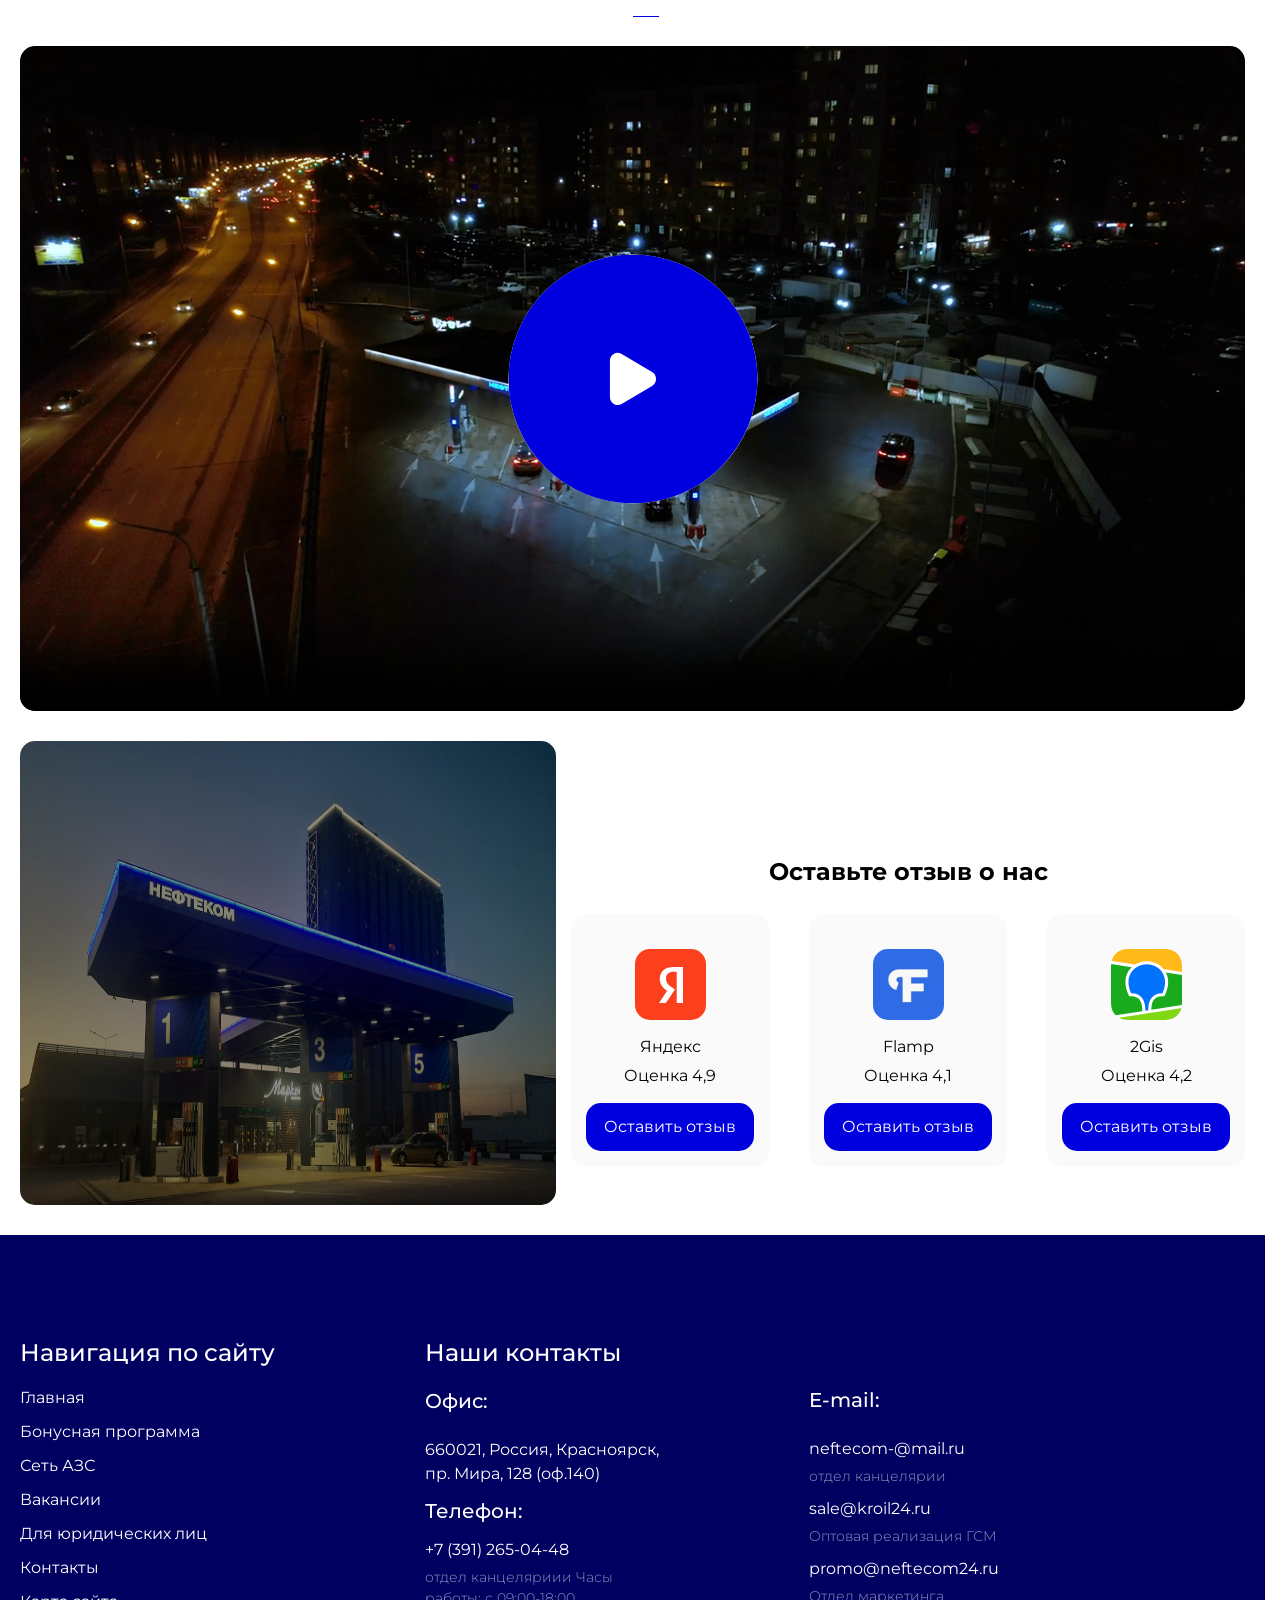
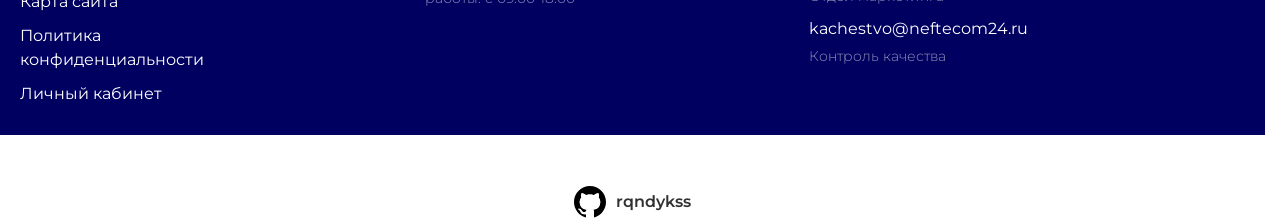
==== commit 117d778a: "change path" ====
--- a/index.html
+++ b/index.html
@@ -4,7 +4,7 @@
     <meta charset="UTF-8" />
     <meta name="viewport" content="width=device-width, initial-scale=1.0" />
     <title>Сеть АЗС НЕФТЕКОМ</title>
-    <link rel="stylesheet" href="style.css" />
+    <link rel="stylesheet" href="styles/style.css" />
     <script src="https://api-maps.yandex.ru/2.1/?apikey=ВАШ_КЛЮЧ&lang=ru_RU"></script>
      <script src="map.js"></script>
   </head>
@@ -20,7 +20,7 @@
             <nav class="header__nav">
               <ul class="header__nav-links">
                 <li><a href="#" class="header__link active">Главная</a></li>
-                <li><a href="#" class="header__link">Бонусная программа</a></li>
+                <li><a href="loyality.html" class="header__link">Бонусная программа</a></li>
                 <li><a href="#" class="header__link">Сеть АЗС</a></li>
                 <li><a href="#" class="header__link">Вакансии</a></li>
                 <li><a href="#" class="header__link">Для юр. лиц</a></li>
--- a/styles/style.css
+++ b/styles/style.css
@@ -0,0 +1,781 @@
+@import url("https://fonts.googleapis.com/css2?family=Montserrat:wght@100..900&display=swap");
+@import url('reset.css');
+
+:root {
+  --blue: #0000de;
+  --light-gray: #fafafa;
+  --main-font: "Montserrat", sans-serif;
+  --second-font: "Manrope", sans-serif;
+}
+
+* {
+  box-sizing: border-box;
+  margin: 0;
+  padding: 0;
+}
+
+body {
+  display: flex;
+  flex-direction: column;
+  min-height: 100vh;
+  margin: 0;
+}
+
+li {
+  text-decoration: none;
+}
+
+ul {
+  list-style: none;
+}
+
+a {
+  text-decoration: none;
+}
+
+.container {
+  max-width: 1400px;
+  margin: 0 auto;
+  padding: 0 20px;
+}
+
+header {
+  padding: 34px 0;
+  min-height: 950px;
+  background: url("images/bg.png") center/cover no-repeat;
+  position: relative;
+  font-family: "Manrope", sans-serif;
+  margin-bottom: 70px;
+}
+
+.header__content {
+  display: flex;
+  justify-content: space-between;
+  align-items: center;
+  position: relative;
+  z-index: 1;
+  padding-bottom: 42px;
+  border-bottom: 1px solid rgba(255, 255, 255, 0.36);
+}
+
+.header__right {
+  display: flex;
+  align-items: center;
+  gap: 30px;
+}
+.header__nav-links {
+  display: flex;
+  gap: 20px;
+}
+
+.header__link {
+  font-weight: 400;
+  font-size: 16px;
+  line-height: 160%;
+  color: #fff;
+  text-decoration: none;
+  transition: 0.2s;
+  padding: 0 0 5px 0;
+}
+
+.header__link.active {
+  border-bottom: 2px solid #0000de;
+}
+
+.header__link:hover:not(.active) {
+  border-bottom: 1px solid var(--blue);
+}
+
+.call {
+  display: flex;
+  flex-direction: column;
+  gap: 1px;
+}
+
+.number {
+  font-weight: 400;
+  font-size: 20px;
+  line-height: 160%;
+  color: #fff;
+  text-decoration: none;
+  text-align: end;
+}
+
+.form__call {
+  font-weight: 400;
+  font-size: 16px;
+  line-height: 160%;
+  text-decoration: underline;
+  text-decoration-skip-ink: none;
+  color: #fff;
+  text-align: end;
+}
+
+.header__btn {
+  padding: 15px 38px;
+  border-radius: 15px;
+  background: var(--blue);
+  color: white;
+  border: none;
+  cursor: pointer;
+  font-size: 14px;
+  font-weight: 400;
+  font-size: 16px;
+  line-height: 153%;
+}
+
+.hero__section {
+  margin-top: 260px;
+  font-family: "Montserrat", sans-serif;
+}
+
+.hero__wrapper {
+  position: relative;
+  display: flex;
+  align-items: center;
+}
+
+.hero__content {
+  display: flex;
+}
+
+.hero__text {
+  display: flex;
+  flex-direction: column;
+  justify-content: center;
+  gap: 20px;
+}
+
+.hero__title {
+  font-weight: 700;
+  font-size: 64px;
+  line-height: 108%;
+  color: #fff;
+}
+
+.hero__desc {
+  font-weight: 400;
+  font-size: 20px;
+  line-height: 153%;
+  color: #fff;
+  margin-bottom: 45px;
+}
+
+.hero__button {
+  background: #dd2a1b;
+  padding: 20px 30px;
+  border-radius: 15px;
+  cursor: pointer;
+  color: white;
+}
+
+.info__section {
+  padding: 60px 0;
+  font-family: "Montserrat", sans-serif;
+  margin-bottom: 215px;
+}
+
+.card__wrapper {
+  display: grid;
+  grid-template-columns: repeat(4, 1fr);
+  gap: 24px;
+  opacity: 0;
+  transform: translateY(100px);
+  transition: all 1s ease-out;
+}
+
+.card__wrapper.show {
+  opacity: 1;
+  transform: translateY(0);
+}
+
+.card__content {
+  background: var(--light-gray);
+  text-align: center;
+  justify-content: center;
+  padding: 32px 24px;
+  border-radius: 15px;
+}
+
+.icon {
+  width: 84px;
+  height: 84px;
+  margin: 0 auto 20px;
+  background: #ffffff;
+  border-radius: 16px;
+  display: flex;
+  align-items: center;
+  justify-content: center;
+}
+
+.icon img {
+  width: 28px;
+  height: 28px;
+}
+
+.card__title {
+  font-weight: 500;
+  font-size: 20px;
+  text-align: center;
+  color: #060628;
+  margin-bottom: 12px;
+}
+
+.card__desc {
+  font-weight: 400;
+  font-size: 16px;
+  text-align: center;
+  color: #060628;
+}
+
+.bonus__section {
+  margin-bottom: 81px;
+}
+
+.bonus__section-content {
+  display: flex;
+  gap: 246px;
+  align-items: center;
+}
+
+.bonus__section-text {
+  display: flex;
+  flex-direction: column;
+  gap: 20px;
+}
+
+.bonus__program-title {
+  display: flex;
+  gap: 12px;
+  align-items: center;
+  font-family: var(--main-font);
+  font-weight: 600;
+  font-size: 36px;
+  color: #060628;
+}
+
+.bonus__program-title::before {
+  content: "";
+  width: 26px;
+  height: 1px;
+  background-color: var(--blue);
+  margin-left: -40px;
+}
+
+.bonus__program-desc {
+  font-family: var(--main-font);
+  font-weight: 400;
+  font-size: 20px;
+  line-height: 113%;
+  color: #060628;
+}
+
+.bonus__btn {
+  margin-top: 65px;
+}
+
+.bonus__button {
+  font-family: var(--main-font);
+  border: 1px solid var(--blue);
+  color: var(--blue);
+  font-weight: 400;
+  font-size: 20px;
+  line-height: 153%;
+  padding: 27px 75px;
+  border-radius: 15px;
+  transition: 0.2s;
+  &:hover {
+    background-color: #0000de;
+    color: white;
+  }
+}
+
+.bonus-img {
+  max-width: 702px;
+  max-height: 398px;
+  background: #fafafa;
+}
+
+.bonus-span {
+  font-weight: 500;
+}
+
+.img-bg {
+  padding: 45px 75px;
+  background: #fafafa;
+  border-radius: 64px 6px;
+}
+
+.app__section {
+  margin-bottom: 75px;
+}
+
+.app__section-content {
+  display: flex;
+  gap: 130px;
+}
+
+
+.app__section-image {
+    width: 709px;
+    height: 398px;
+    background: #0000E8;
+    border-radius: 64px 6px;
+    display: flex;
+    align-items: center;
+    justify-content: center;
+    padding-bottom: 65px;
+}
+
+.app__section-text {
+  font-family: var(--main-font);
+}
+
+.app__title-text {
+  position: relative;
+  font-weight: 600;
+  font-size: 36px;
+  color: #060628;
+  margin-bottom: 20px;
+}
+
+.app__title-text::before {
+  position: absolute;
+  content: "";
+  left: -50px;
+  top: 22px;
+  width: 26px;
+  height: 1px;
+  background-color: var(--blue);
+}
+
+.app__description {
+  display: flex;
+  flex-direction: column;
+  gap: 50px;
+}
+
+.app__desc__first {
+  font-family: var(--font-family);
+font-weight: 400;
+font-size: 20px;
+line-height: 153%;
+color: #060628;
+white-space: nowrap;
+}
+
+.app__desc__second {
+  font-family: var(--font-family);
+font-weight: 400;
+font-size: 20px;
+line-height: 153%;
+color: #060628;
+}
+
+.app__download {
+  margin-top: 20px;
+  display: flex;
+  gap: 12px;
+}
+
+
+
+
+
+
+.map__section {
+  margin-bottom: 110px;
+}
+
+.container {
+
+}
+
+.map__section-content {
+  display: flex;
+  justify-content: space-between;
+  
+}
+
+.map__section-text {
+  margin-right: 130px;
+  display: flex;
+  flex-direction: column;
+  gap: 20px;
+}
+
+.map__section-title {
+  position: relative;
+  font-family: var(--main-font);
+  font-weight: 600;
+font-size: 36px;
+color: #060628;
+}
+
+.map__section-title::before {
+  position: absolute;
+  content: "";
+  left: -50px;
+  top: 22px;
+  width: 26px;
+  height: 1px;
+  background-color: var(--blue);
+}
+
+.map__section-desc {
+  font-family: var(--main-font);
+  font-weight: 400;
+font-size: 20px;
+line-height: 153%;
+color: #060628;
+margin-right: 130px;
+}
+
+.map__button {
+  font-family: var(--main-font);
+  border: 1px solid var(--blue);
+  color: var(--blue);
+  font-weight: 400;
+  font-size: 20px;
+  line-height: 153%;
+  padding: 27px 75px;
+  border-radius: 15px;
+  transition: 0.2s;
+  &:hover {
+    background-color: #0000de;
+    color: white;
+  }
+}
+
+.map__btn {
+    margin-top: 40px;
+}
+
+.map {
+    width:  702px;
+    height: 398px;
+    overflow: hidden;
+    border-radius: 64px 6px;
+    background-color: #0000de;
+}
+
+
+[class*="ground-pane"] {
+  filter: grayscale(1);
+}
+
+
+
+.quality__section {
+  margin-bottom: 30px;
+}
+
+.quality__content {
+  display: flex;
+  flex-direction: column;
+  gap: 49px;
+}
+
+.quality__title {
+  position: relative;
+  font-family: var(--main-font);
+  text-align: center;
+  font-weight: 600;
+  font-size: 36px;
+  color: #060628;
+}
+
+.quality__title::after {
+  content: "";
+  position: absolute;
+  bottom: -20px;
+  left: 50%;
+  width: 26px;
+  height: 1px;
+  border-bottom: 1px solid #0000de;
+}
+
+
+.video__wrapper {
+  width: 100%;
+  position: relative;
+  width: fit-content;
+}
+
+.video__wrapper video {
+  width: 100%;
+  display: block;
+  border-radius: 15px;
+}
+
+.play__btn {
+  position: absolute;
+  top: 50%;
+  left: 50%;
+  transform: translate(-50%, -50%);
+  border: none;
+  border-radius: 50%;
+  display: flex;
+  align-items: center;
+  justify-content: center;
+  cursor: pointer;
+}
+
+.video__wrapper.playing .play__btn {
+  opacity: 0;
+  pointer-events: none;
+}
+
+
+.image-rate {
+  width: 703px;
+  height: 464px;
+}
+
+.rate__Section {
+  font-family: var(--main-font);
+}
+
+.container {
+
+}
+
+.image {
+ 
+}
+
+.text__rate {
+  display: flex;
+  align-items: center;
+  justify-content: center;
+  margin-bottom: 25px;
+}
+
+.rate__title {
+  
+  margin-top: 113px;
+}
+
+.list {
+  display: flex;
+}
+
+.row {
+  
+}
+
+.column {
+  display: flex;
+  gap: 40px;
+}
+
+.list {
+  display: flex;
+  gap: 15px;
+  
+}
+
+
+.item {
+    border-radius: 15px;
+    display: flex;
+    flex-direction: column;
+    background: #fafafa;
+    padding: 17px 15px 16px 15px;
+    align-items: center;
+    justify-content: center;
+}
+
+.item__img {
+  margin-top: 17px;
+  width: 71px;
+  height: 71px;
+  margin-bottom: 15px;
+}
+
+.name {
+  margin-bottom: 5px;
+}
+
+.rate {
+  margin-bottom: 15px;
+}
+
+.image-rate {
+  border-radius: 15px;
+}
+
+.rate__btn {
+  text-align: center;
+  background: #0000de;
+  color: white;
+  text-wrap: nowrap;
+  border: 1px;
+  padding: 12px 18px;
+  border-radius: 15px;
+}
+
+footer {
+  margin-top: 30px;
+  background-color: #000061;
+  padding: 100px 0 100px 0;
+  max-height: 500px;
+}
+
+.footer__content {
+  display: flex;
+  gap: 40px;
+  align-items: center;
+  justify-content: space-between;
+
+}
+
+.footer__nav {
+  display: flex;
+  gap: 150px;
+}
+
+.site__nav {
+  
+}
+
+.site__title {
+  font-family: var(--main-font);
+    font-weight: 500;
+font-size: 24px;
+color: #fff;
+text-wrap: nowrap;
+margin-bottom: 15px;
+}
+
+.footer__ul {
+  font-family: var(--main-font);
+  display: flex;
+  flex-direction: column;
+  gap: 10px;
+  color: white;
+}
+
+.footer__links {
+  color: white;
+}
+
+.site__nav--second {
+
+}
+
+.office {
+font-weight: 500;
+font-size: 20px;
+color: #fff;
+}
+
+.adress {
+  text-wrap: nowrap;
+    font-weight: 400;
+font-size: 16px;
+color: #fff;
+}
+
+.telephone {
+  font-weight: 500;
+font-size: 20px;
+color: #fff;
+}
+
+.telephone, .office, .email-text {
+  margin-bottom: 12px;
+}
+
+.telephone__number {
+  font-weight: 400;
+font-size: 16px;
+color: #fff;
+}
+
+.email-text {
+  margin-top: 50px;
+}
+
+.tel__desc {
+  margin-top: 5px;
+  font-weight: 300;
+font-size: 14px;
+color: rgba(255, 255, 255, 0.57);
+}
+
+.site__nav--third {
+
+}
+
+.mail-content {
+  margin-top: 30px;
+}
+
+.mail {
+  display: flex;
+  flex-direction: column;
+  gap: 5px;
+  
+  
+}
+
+.email-text {
+    font-weight: 500;
+font-size: 20px;
+color: #fff;
+} 
+
+.email {
+  font-weight: 400;
+font-size: 16px;
+color: #fff;
+}
+
+.email__desc {
+  font-weight: 300;
+font-size: 14px;
+color: rgba(255, 255, 255, 0.57);
+}
+
+.map2 {
+  display: flex;
+  align-items: center;
+}
+
+#map-test-2 {
+    width: 100%;
+    height: 323px;
+    border-radius: 15px;
+    overflow: hidden;
+}
+
+.content {
+  display: flex;
+  flex-direction: column;
+  justify-content: center;
+  gap: 10px;
+}
+
+
+.git-logo {
+  width: 32px;
+  height: 32px;
+}
+
+.a-gh {
+  display: flex;
+  align-items: center;
+  font-weight: 600;
+  gap: 10px;
+  font-family: var(--main-font);
+  color: rgb(48, 48, 48);
+}
+
+.gh-logo {
+  display: flex;
+  text-align: center;
+  justify-content: center;
+  margin-top: 80px;
+  
+}
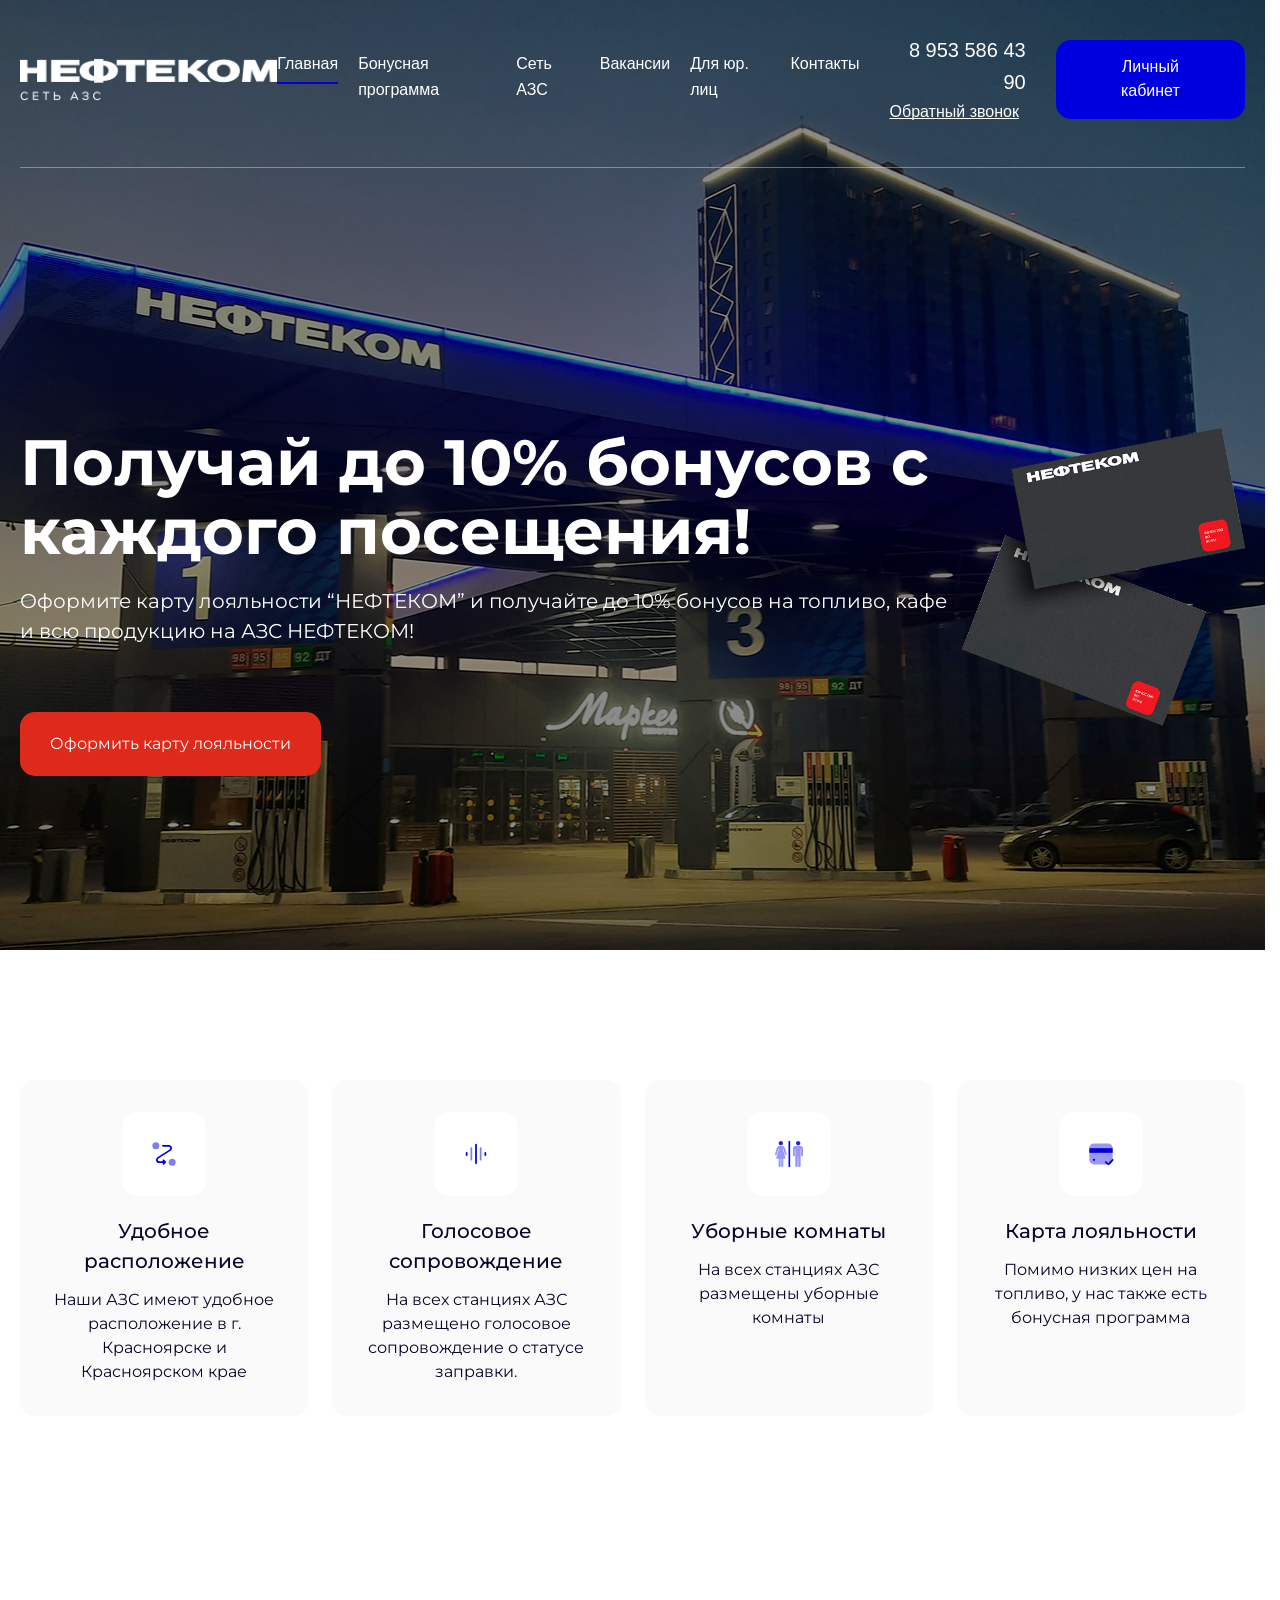
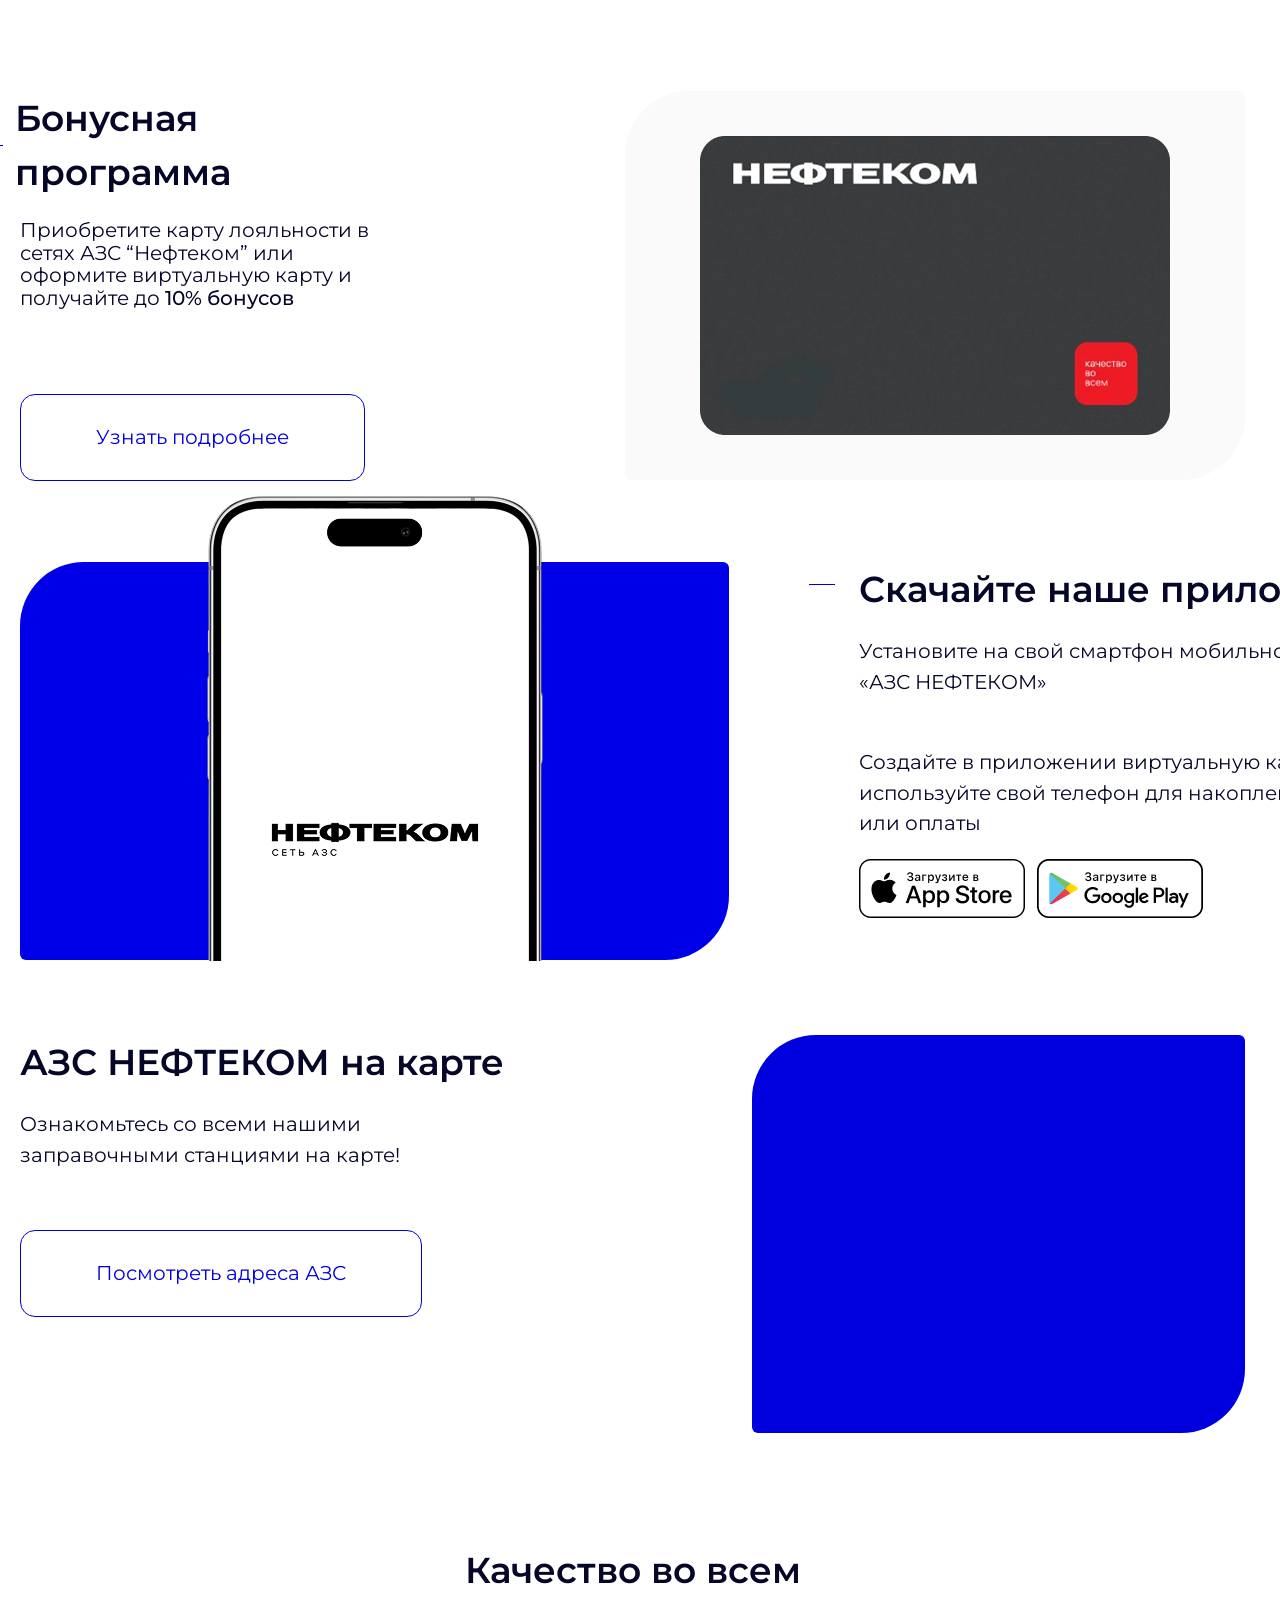
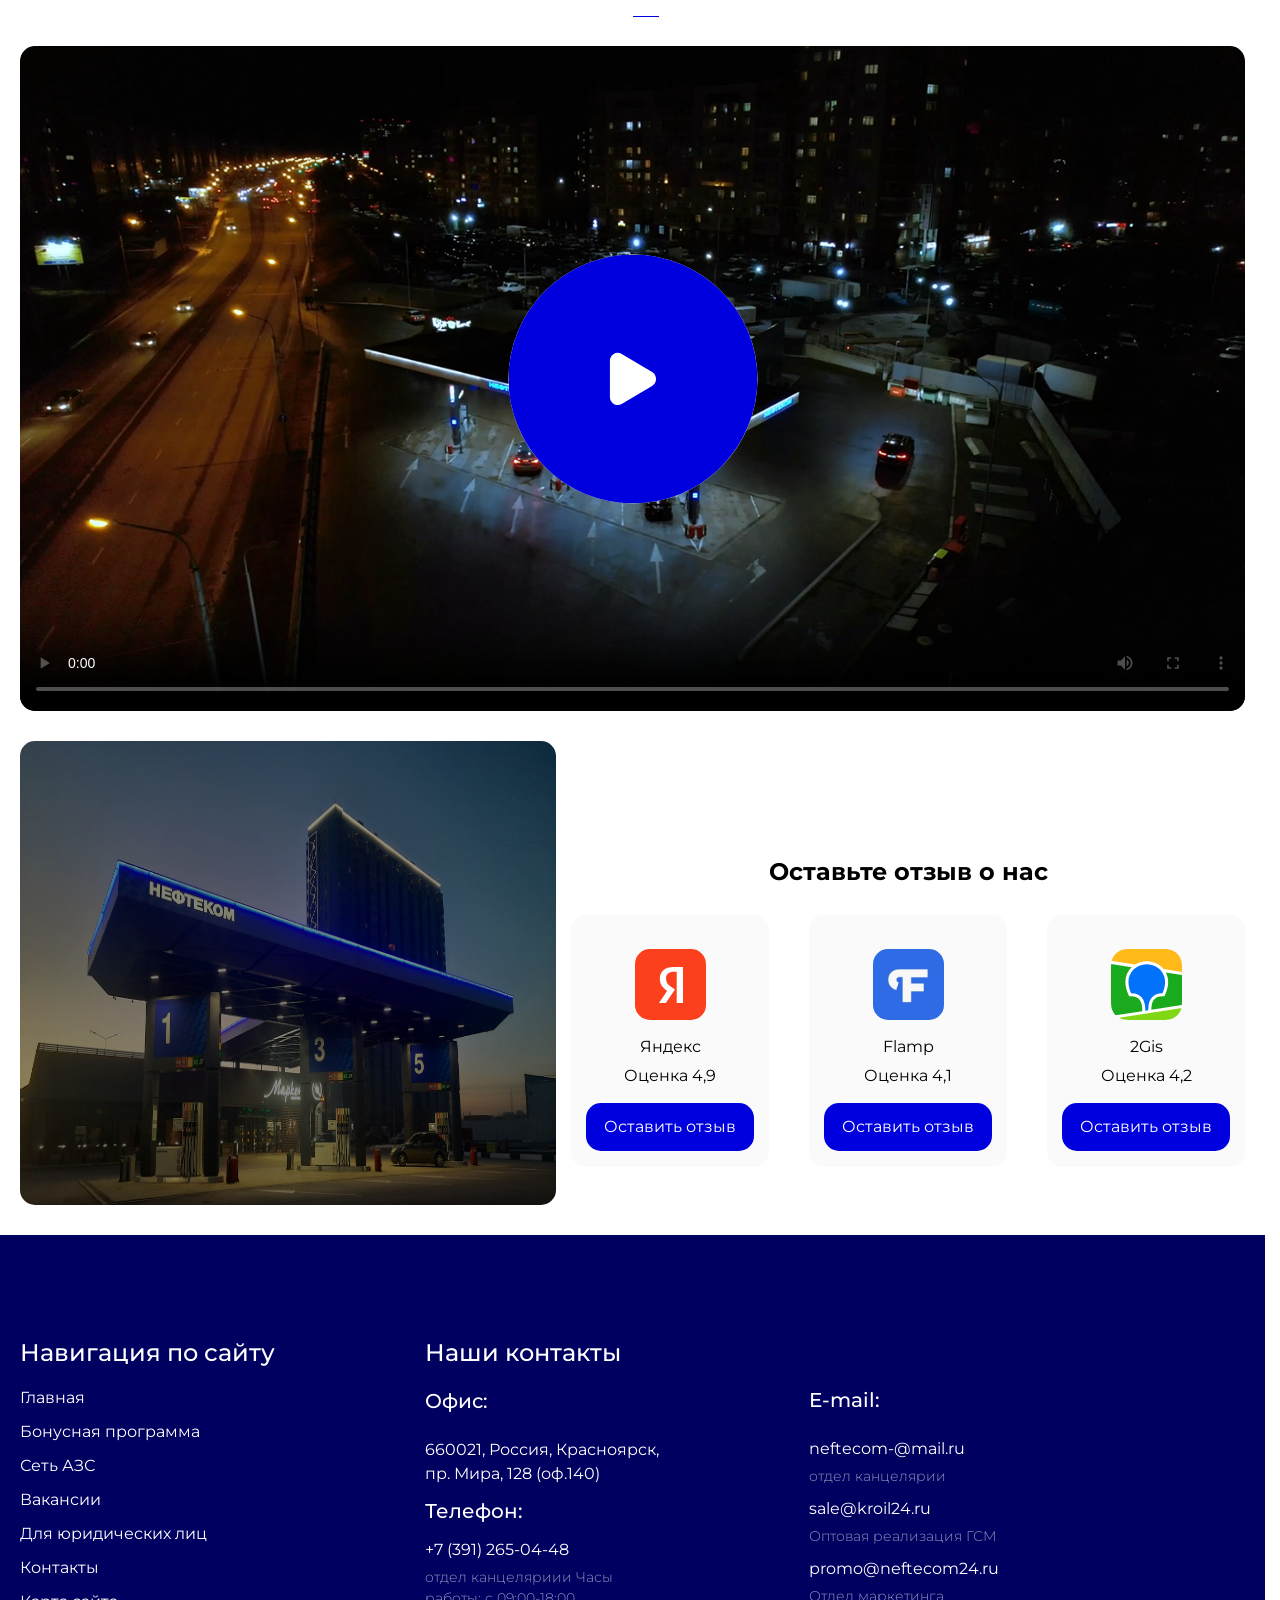
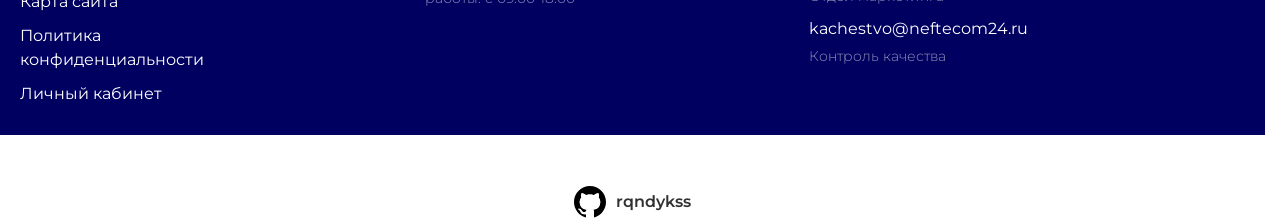
==== commit 7e3ea9fb: "scripts replace" ====
--- a/index.html
+++ b/index.html
@@ -6,7 +6,7 @@
     <title>Сеть АЗС НЕФТЕКОМ</title>
     <link rel="stylesheet" href="styles/style.css" />
     <script src="https://api-maps.yandex.ru/2.1/?apikey=ВАШ_КЛЮЧ&lang=ru_RU"></script>
-     <script src="map.js"></script>
+     <script src="scripts/map.js"></script>
   </head>
   <body>
     <header>
@@ -329,7 +329,7 @@
       </div>
     </footer>
 
-    <script src="script.js"></script>
+    <script src="scripts/script.js"></script>
     
    
   </body>
--- a/styles/style.css
+++ b/styles/style.css
@@ -42,7 +42,7 @@
 header {
   padding: 34px 0;
   min-height: 950px;
-  background: url("images/bg.png") center/cover no-repeat;
+  background: url("../images/bg.png") center/cover no-repeat;
   position: relative;
   font-family: "Manrope", sans-serif;
   margin-bottom: 70px;
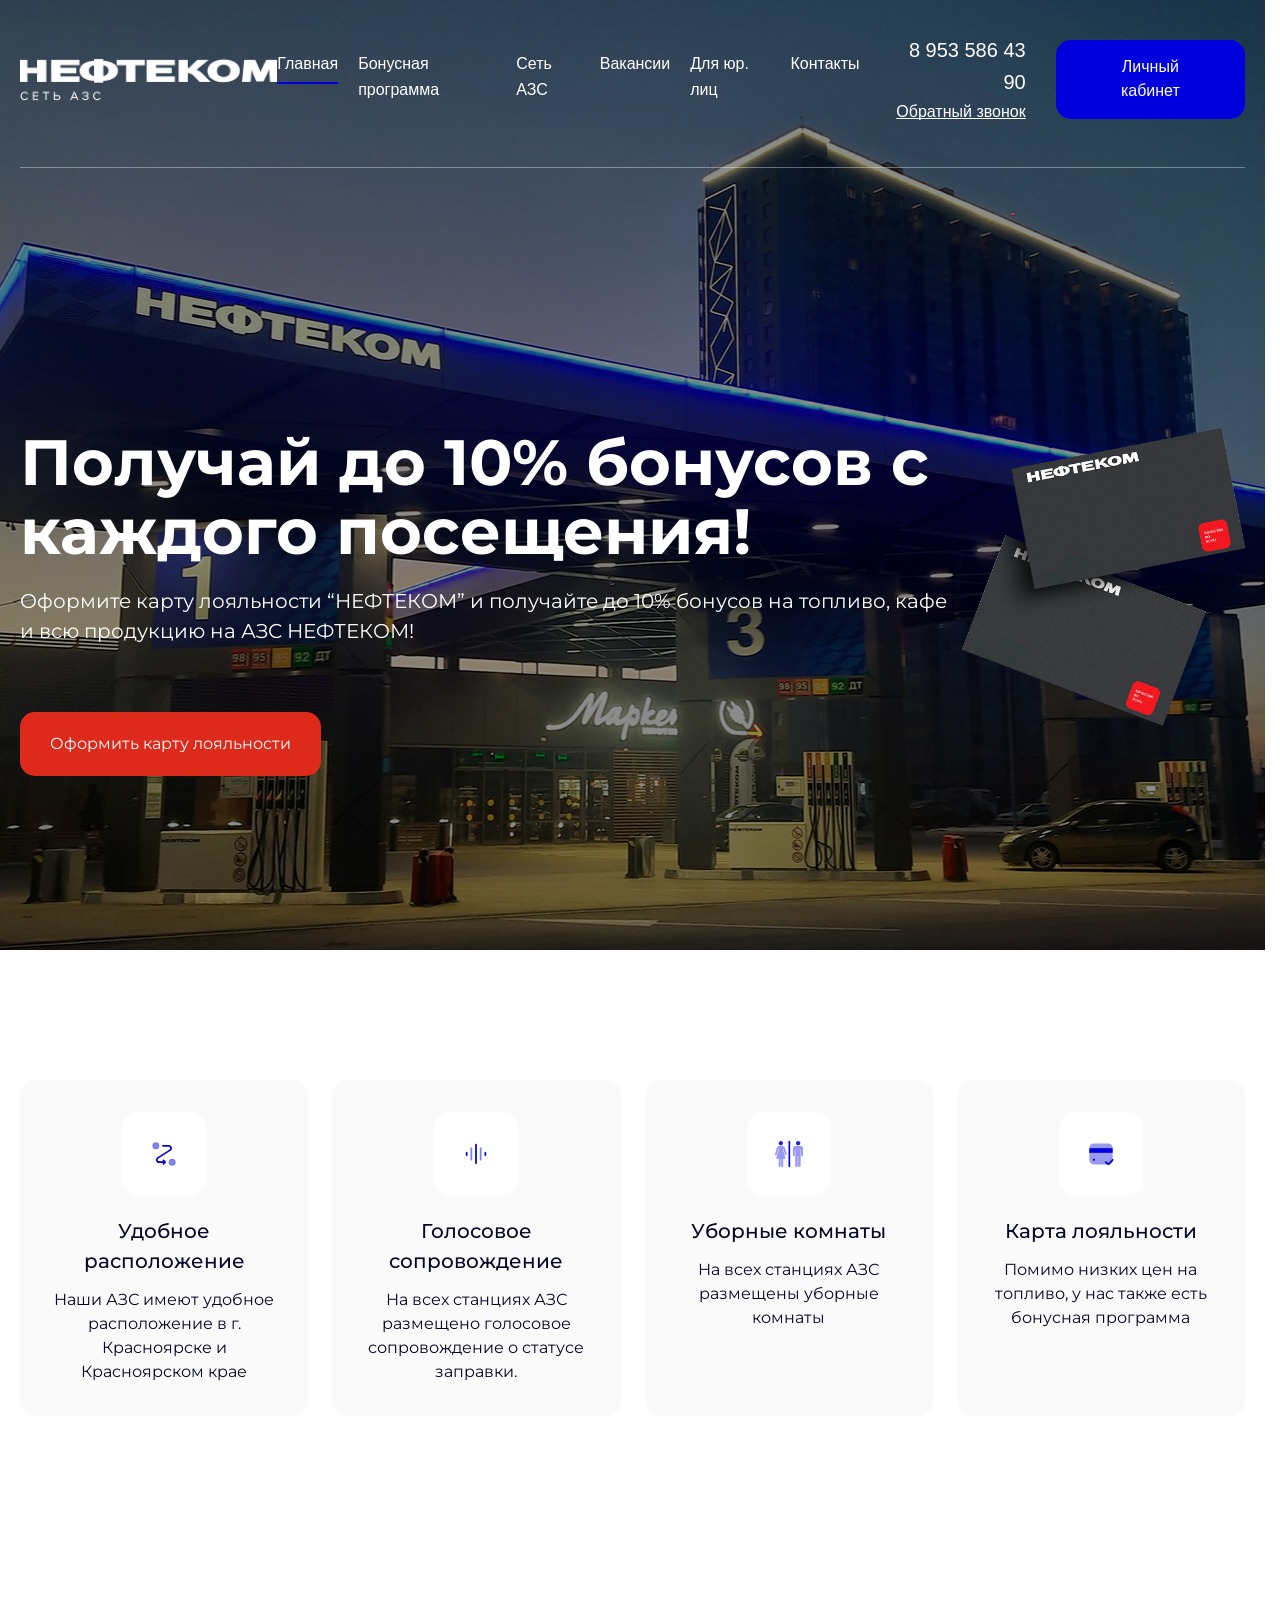
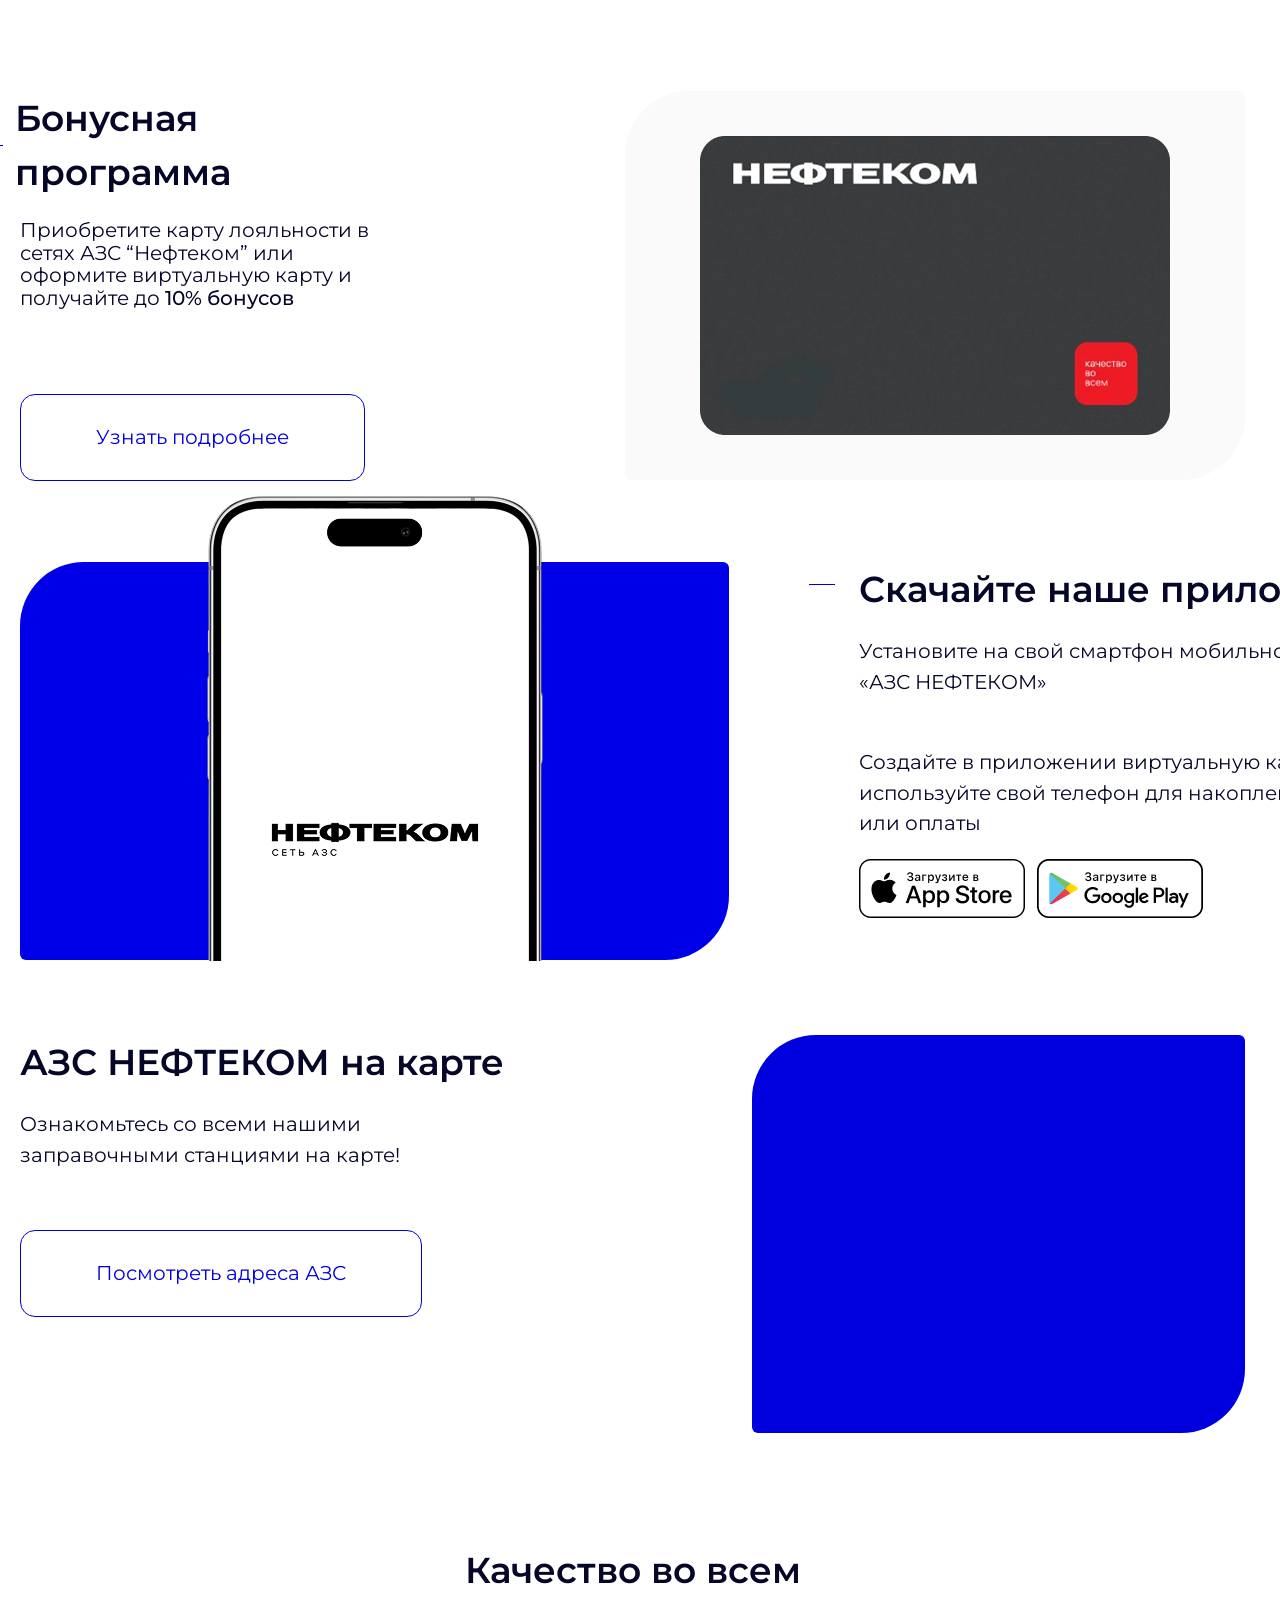
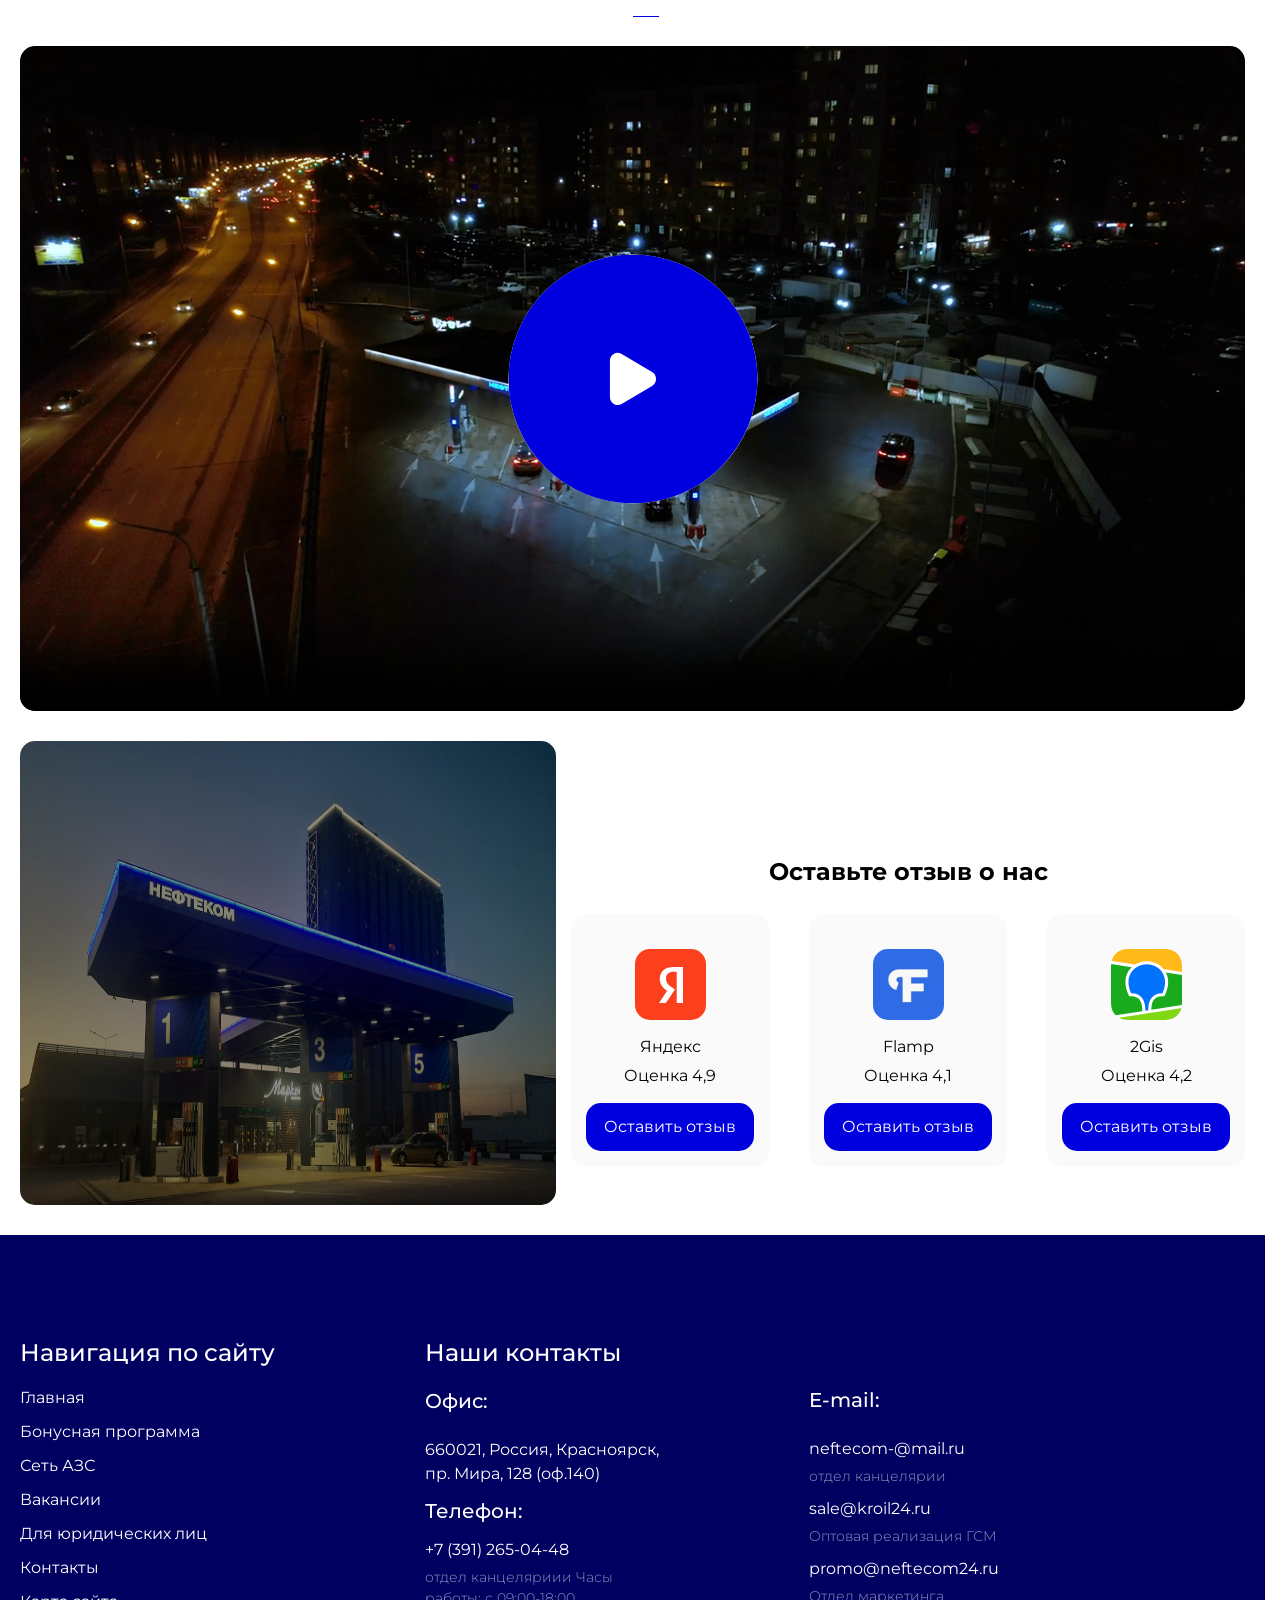
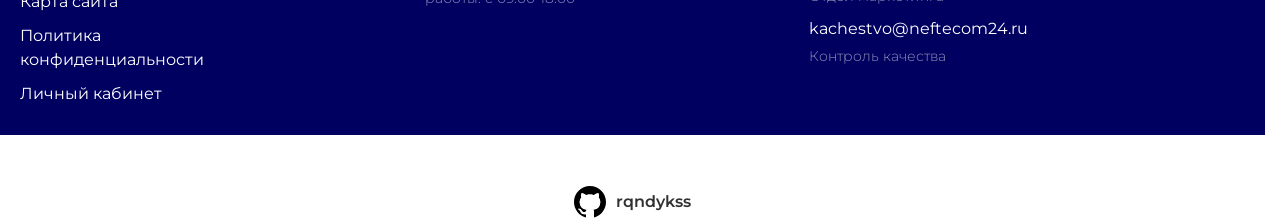
==== commit 4e45133e: "new page" ====
--- a/index.html
+++ b/index.html
@@ -21,7 +21,7 @@
               <ul class="header__nav-links">
                 <li><a href="#" class="header__link active">Главная</a></li>
                 <li><a href="loyality.html" class="header__link">Бонусная программа</a></li>
-                <li><a href="#" class="header__link">Сеть АЗС</a></li>
+                <li><a href="seti-azs.html" class="header__link">Сеть АЗС</a></li>
                 <li><a href="#" class="header__link">Вакансии</a></li>
                 <li><a href="#" class="header__link">Для юр. лиц</a></li>
                 <li><a href="#" class="header__link">Контакты</a></li>
@@ -257,9 +257,9 @@
               <p class="site__title">Навигация по сайту</p>
               <ul class="footer__ul">
                 <div class="content">
-              <li><a href="#" class="footer__links">Главная</a></li>
-              <li><a href="#" class="footer__links">Бонусная программа</a></li>
-              <li><a href="#" class="footer__links">Сеть АЗС</a></li>
+              <li><a href="index.html" class="footer__links">Главная</a></li>
+              <li><a href="loyality.html" class="footer__links">Бонусная программа</a></li>
+              <li><a href="seti-azs.html" class="footer__links">Сеть АЗС</a></li>
               <li><a href="#" class="footer__links">Вакансии</a></li>
               <li><a href="#" class="footer__links">Для юридических лиц</a></li>
               <li><a href="#" class="footer__links">Контакты</a></li>
--- a/styles/style.css
+++ b/styles/style.css
@@ -108,7 +108,8 @@
   text-decoration: underline;
   text-decoration-skip-ink: none;
   color: #fff;
-  text-align: end;
+  display: flex;
+  justify-content: flex-end;
 }
 
 .header__btn {
